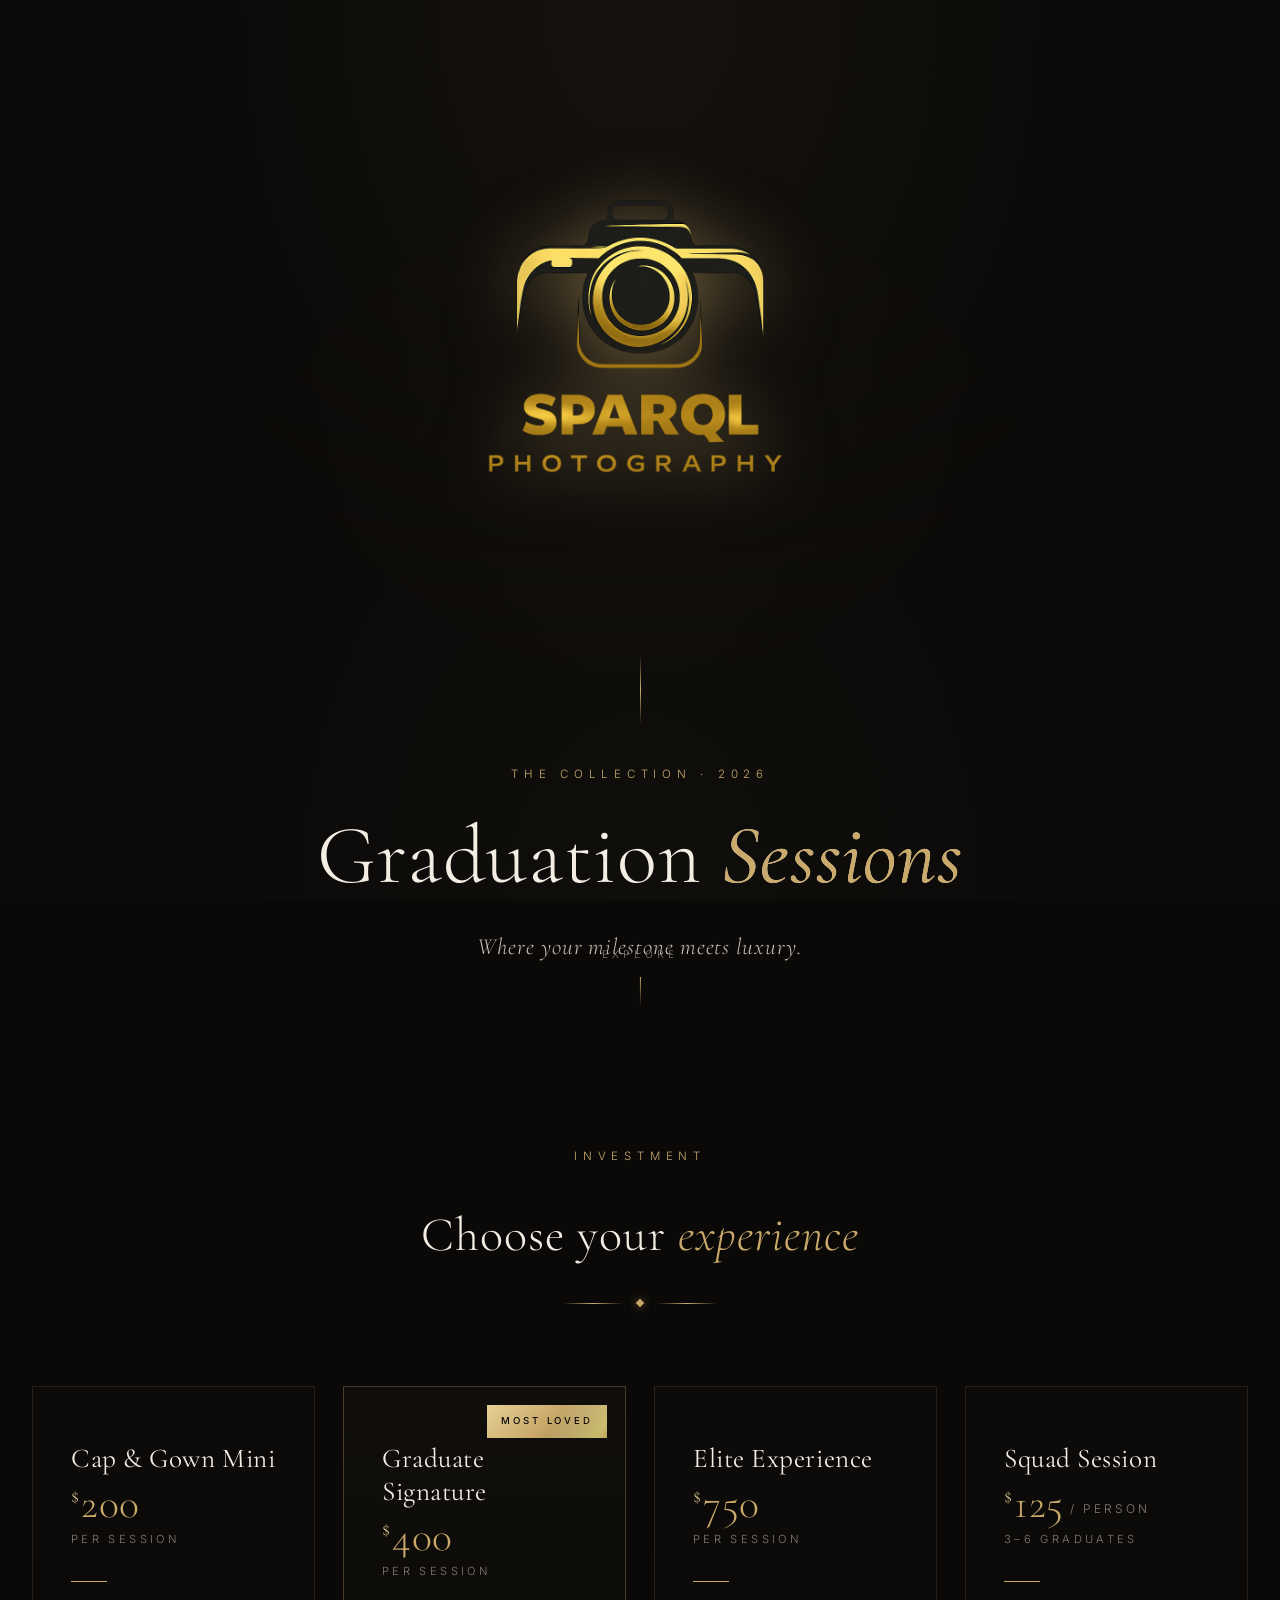
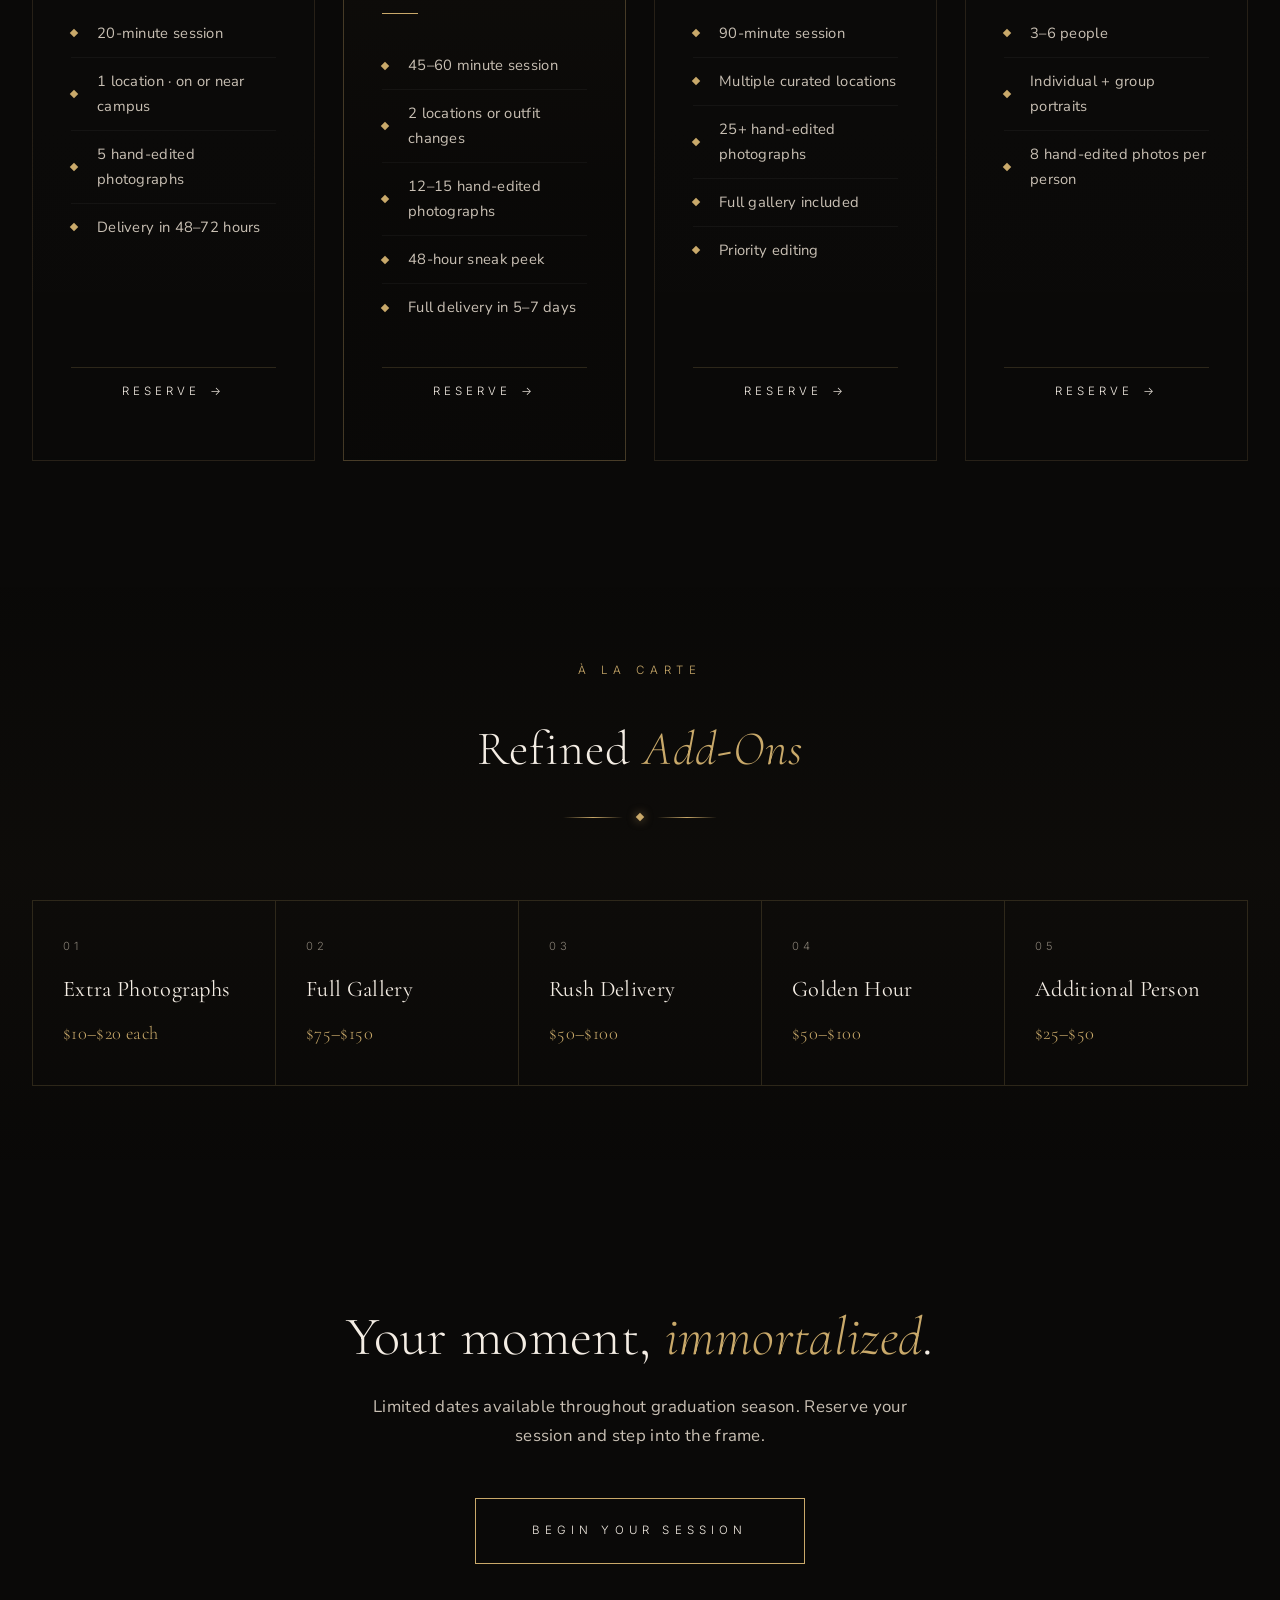
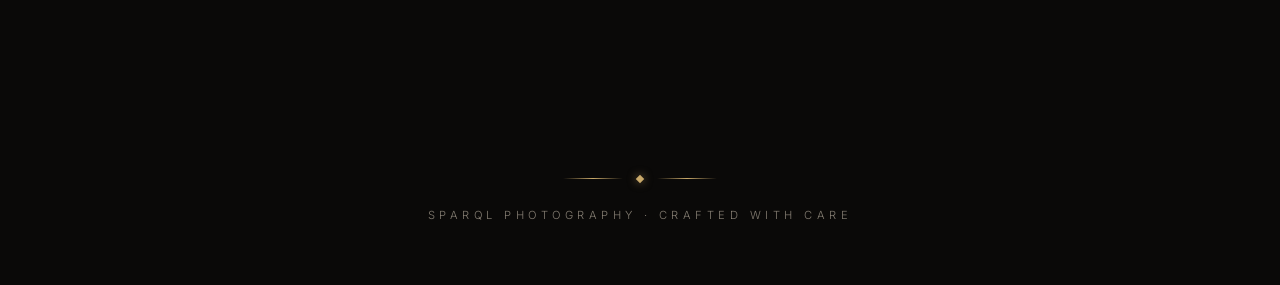
==== index.html @ ed803ad7 "Increased logo size to 700px for better visual presence" ====
<!DOCTYPE html>
<html lang="en-US">
<head>
<meta charset="UTF-8" />
<meta name="viewport" content="width=device-width, initial-scale=1.0" />
<title>Sparql Photography — Graduation Session Pricing</title>
<link rel="preconnect" href="https://fonts.googleapis.com">
<link rel="preconnect" href="https://fonts.gstatic.com" crossorigin>
<link href="https://fonts.googleapis.com/css2?family=Cormorant+Garamond:ital,wght@0,300;0,400;0,500;0,600;0,700;1,300;1,400&family=Inter:wght@200;300;400;500;600&family=Italiana&family=Nunito+Sans:wght@300;400;500&display=swap" rel="stylesheet">
<style>
  /* ---------- Foundations ---------- */
  :root {
    --bg-deep: #0a0908;
    --bg-soft: #14110f;
    --ink: #f4ede4;
    --ink-soft: #c9c0b4;
    --ink-muted: #847d72;
    --gold: #c9a96a;
    --gold-light: #e6cf95;
    --gold-deep: #8a7340;
    --rule: rgba(201, 169, 106, 0.18);
    --card: rgba(255, 255, 255, 0.018);
    --card-border: rgba(201, 169, 106, 0.14);
  }

  * { box-sizing: border-box; margin: 0; padding: 0; }

  html { scroll-behavior: smooth; }

  body {
    background: var(--bg-deep);
    color: var(--ink);
    font-family: 'Inter', system-ui, -apple-system, sans-serif;
    font-weight: 300;
    letter-spacing: 0.02em;
    line-height: 1.7;
    overflow-x: hidden;
    -webkit-font-smoothing: antialiased;
    -moz-osx-font-smoothing: grayscale;
    position: relative;
    min-height: 100vh;
  }

  /* Subtle radial vignette + grain on body */
  body::before {
    content: "";
    position: fixed;
    inset: 0;
    background:
      radial-gradient(ellipse at top, rgba(201, 169, 106, 0.06) 0%, transparent 55%),
      radial-gradient(ellipse at bottom, rgba(201, 169, 106, 0.03) 0%, transparent 60%);
    pointer-events: none;
    z-index: 0;
  }
  body::after {
    content: "";
    position: fixed;
    inset: 0;
    background-image: url("data:image/svg+xml,%3Csvg viewBox='0 0 200 200' xmlns='http://www.w3.org/2000/svg'%3E%3Cfilter id='n'%3E%3CfeTurbulence type='fractalNoise' baseFrequency='0.9' stitchTiles='stitch'/%3E%3CfeColorMatrix values='0 0 0 0 1  0 0 0 0 1  0 0 0 0 1  0 0 0 0.05 0'/%3E%3C/filter%3E%3Crect width='100%25' height='100%25' filter='url(%23n)'/%3E%3C/svg%3E");
    opacity: 0.5;
    mix-blend-mode: overlay;
    pointer-events: none;
    z-index: 1;
  }

  .container {
    max-width: 1400px;
    margin: 0 auto;
    padding: 0 32px;
    position: relative;
    z-index: 2;
  }

  /* ---------- Logo ---------- */
  .logo-container {
    text-align: center;
    margin-bottom: 60px;
    opacity: 0;
    animation: fadeInUp 1s ease-out 0s forwards;
  }
  .logo {
    max-width: 700px;
    width: 100%;
    height: auto;
    filter: drop-shadow(0 8px 35px rgba(201, 169, 106, 0.5));
    transition: transform 0.6s ease, filter 0.6s ease;
  }
  .logo:hover {
    transform: scale(1.02);
    filter: drop-shadow(0 10px 50px rgba(201, 169, 106, 0.7));
  }

  /* ---------- Hero ---------- */
  .hero {
    min-height: 100vh;
    display: flex;
    flex-direction: column;
    justify-content: center;
    align-items: center;
    text-align: center;
    padding: 120px 32px 80px;
    position: relative;
  }

  .brand-mark {
    font-family: 'Italiana', serif;
    font-size: clamp(2rem, 4vw, 2.6rem);
    letter-spacing: 0.4em;
    color: var(--ink);
    margin-bottom: 8px;
    opacity: 0;
    animation: fadeInUp 1.2s ease-out 0.2s forwards;
  }
  .brand-mark .accent {
    color: var(--gold);
    font-style: italic;
    letter-spacing: 0.05em;
    font-family: 'Cormorant Garamond', serif;
    font-weight: 400;
  }
  .brand-tag {
    font-size: 0.7rem;
    letter-spacing: 0.55em;
    color: var(--ink-muted);
    text-transform: uppercase;
    margin-bottom: 80px;
    opacity: 0;
    animation: fadeInUp 1.2s ease-out 0.4s forwards;
  }

  .hero-divider {
    width: 1px;
    height: 70px;
    background: linear-gradient(to bottom, transparent, var(--gold), transparent);
    margin: 0 auto 40px;
    opacity: 0;
    animation: heroLine 1.6s ease-out 0.5s forwards;
  }

  .eyebrow {
    font-size: 0.72rem;
    letter-spacing: 0.5em;
    text-transform: uppercase;
    color: var(--gold);
    margin-bottom: 28px;
    opacity: 0;
    animation: fadeInUp 1.2s ease-out 0.7s forwards;
  }

  h1.title {
    font-family: 'Cormorant Garamond', serif;
    font-weight: 300;
    font-size: clamp(2.6rem, 6.5vw, 5.4rem);
    letter-spacing: 0.01em;
    line-height: 1.05;
    margin-bottom: 28px;
    opacity: 0;
    animation: fadeInUp 1.4s ease-out 0.9s forwards;
    background: linear-gradient(120deg,
      var(--ink) 0%,
      var(--ink) 35%,
      var(--gold-light) 50%,
      var(--ink) 65%,
      var(--ink) 100%);
    background-size: 200% 100%;
    -webkit-background-clip: text;
    background-clip: text;
    -webkit-text-fill-color: transparent;
    animation:
      fadeInUp 1.4s ease-out 0.9s forwards,
      shimmer 7s ease-in-out 2.4s infinite;
  }
  h1.title em {
    font-style: italic;
    font-weight: 400;
    color: var(--gold);
    -webkit-text-fill-color: var(--gold);
  }

  .tagline {
    font-family: 'Cormorant Garamond', serif;
    font-style: italic;
    font-weight: 300;
    font-size: clamp(1.15rem, 2vw, 1.45rem);
    color: var(--ink-soft);
    letter-spacing: 0.04em;
    max-width: 600px;
    margin: 0 auto;
    opacity: 0;
    animation: fadeInUp 1.4s ease-out 1.2s forwards;
  }

  .scroll-cue {
    position: absolute;
    bottom: 40px;
    left: 50%;
    transform: translateX(-50%);
    font-size: 0.65rem;
    letter-spacing: 0.4em;
    text-transform: uppercase;
    color: var(--ink-muted);
    opacity: 0;
    animation: fadeIn 2s ease-out 2s forwards, float 3s ease-in-out 3s infinite;
  }
  .scroll-cue::after {
    content: "";
    display: block;
    width: 1px;
    height: 30px;
    background: linear-gradient(to bottom, var(--gold), transparent);
    margin: 14px auto 0;
  }

  /* ---------- Section frame ---------- */
  section.packages, section.addons, section.cta {
    padding: 100px 0;
    position: relative;
  }

  .section-head {
    text-align: center;
    margin-bottom: 80px;
  }
  .section-head .eyebrow { animation: none; opacity: 1; }
  .section-head h2 {
    font-family: 'Cormorant Garamond', serif;
    font-weight: 300;
    font-size: clamp(2rem, 4vw, 3rem);
    letter-spacing: 0.02em;
    margin-top: 16px;
  }
  .section-head h2 em {
    font-style: italic;
    color: var(--gold);
  }
  .ornament {
    display: flex;
    align-items: center;
    justify-content: center;
    margin-top: 24px;
    gap: 14px;
  }
  .ornament .line {
    width: 60px;
    height: 1px;
    background: linear-gradient(to right, transparent, var(--gold), transparent);
  }
  .ornament .diamond {
    width: 6px;
    height: 6px;
    background: var(--gold);
    transform: rotate(45deg);
    box-shadow: 0 0 10px rgba(201, 169, 106, 0.6);
  }

  /* ---------- Package Cards ---------- */
  .packages-grid {
    display: grid;
    grid-template-columns: repeat(4, 1fr);
    gap: 28px;
  }

  .package {
    position: relative;
    padding: 56px 38px 44px;
    border: 1px solid var(--card-border);
    background: linear-gradient(180deg, rgba(255,255,255,0.012), rgba(255,255,255,0.002));
    backdrop-filter: blur(2px);
    overflow: hidden;
    transition: transform 0.6s cubic-bezier(0.2, 0.7, 0.2, 1),
                border-color 0.6s ease,
                box-shadow 0.6s ease;
    opacity: 0;
    transform: translateY(40px);
    display: flex;
    flex-direction: column;
  }
  .package.in-view {
    animation: fadeInUp 1s ease-out forwards;
  }
  .package:nth-child(1).in-view { animation-delay: 0.05s; }
  .package:nth-child(2).in-view { animation-delay: 0.18s; }
  .package:nth-child(3).in-view { animation-delay: 0.31s; }
  .package:nth-child(4).in-view { animation-delay: 0.44s; }

  /* Subtle gold border-glow on hover */
  .package::before {
    content: "";
    position: absolute;
    inset: 0;
    border: 1px solid transparent;
    background: linear-gradient(135deg,
      rgba(201, 169, 106, 0.4),
      transparent 30%,
      transparent 70%,
      rgba(201, 169, 106, 0.4)) border-box;
    -webkit-mask: linear-gradient(#000 0 0) padding-box, linear-gradient(#000 0 0);
    -webkit-mask-composite: xor;
    mask-composite: exclude;
    opacity: 0;
    transition: opacity 0.6s ease;
    pointer-events: none;
  }
  .package:hover {
    transform: translateY(-8px);
    border-color: rgba(201, 169, 106, 0.45);
    box-shadow:
      0 30px 60px -20px rgba(0,0,0,0.6),
      0 0 0 1px rgba(201, 169, 106, 0.05),
      0 0 40px -10px rgba(201, 169, 106, 0.25);
  }
  .package:hover::before { opacity: 1; }

  /* Featured (Most Popular) */
  .package.featured {
    border-color: rgba(201, 169, 106, 0.3);
    background: linear-gradient(180deg,
      rgba(201, 169, 106, 0.04),
      rgba(201, 169, 106, 0.005) 60%);
  }
  .badge {
    position: absolute;
    top: 18px;
    right: 18px;
    font-size: 0.6rem;
    letter-spacing: 0.3em;
    text-transform: uppercase;
    color: var(--bg-deep);
    background: linear-gradient(135deg, var(--gold-light), var(--gold), var(--gold-deep));
    padding: 8px 14px;
    font-weight: 500;
  }
  .badge::before {
    content: "";
    position: absolute;
    inset: 0;
    background: linear-gradient(120deg, transparent 30%, rgba(255,255,255,0.5) 50%, transparent 70%);
    background-size: 200% 100%;
    animation: shimmer 4s linear infinite;
    mix-blend-mode: overlay;
  }

  .package h3 {
    font-family: 'Cormorant Garamond', serif;
    font-weight: 400;
    font-size: 1.7rem;
    letter-spacing: 0.02em;
    margin-bottom: 8px;
    line-height: 1.2;
  }
  .package .price {
    font-family: 'Cormorant Garamond', serif;
    font-weight: 300;
    font-size: 2.6rem;
    color: var(--gold);
    letter-spacing: 0.01em;
    margin-bottom: 4px;
    line-height: 1;
  }
  .package .price .currency {
    font-size: 1.2rem;
    vertical-align: super;
    color: var(--gold-light);
    margin-right: 2px;
  }
  .package .price .unit {
    font-family: 'Inter', sans-serif;
    font-size: 0.75rem;
    color: var(--ink-muted);
    letter-spacing: 0.25em;
    text-transform: uppercase;
    vertical-align: middle;
    margin-left: 6px;
  }
  .package .price-note {
    font-size: 0.7rem;
    letter-spacing: 0.3em;
    text-transform: uppercase;
    color: var(--ink-muted);
    margin-bottom: 32px;
  }

  .divider {
    width: 36px;
    height: 1px;
    background: var(--gold);
    margin: 0 0 28px;
    transition: width 0.6s cubic-bezier(0.2, 0.7, 0.2, 1);
  }
  .package:hover .divider { width: 80px; }

  .features {
    list-style: none;
    margin-bottom: 36px;
    flex: 1;
    display: flex;
    flex-direction: column;
    justify-content: flex-start;
  }
  .features li {
    position: relative;
    padding: 11px 0 11px 26px;
    font-family: 'Avenir Book', 'AvenirNext-Regular', 'Avenir Next', Avenir,
                 'Nunito Sans', system-ui, -apple-system, sans-serif;
    font-weight: 400;
    font-size: 0.92rem;
    color: var(--ink-soft);
    border-bottom: 1px solid rgba(255, 255, 255, 0.04);
    letter-spacing: 0.02em;
  }
  .features li:last-child { border-bottom: none; }
  .features li::before {
    content: "";
    position: absolute;
    left: 0;
    top: 50%;
    width: 6px;
    height: 6px;
    background: var(--gold);
    transform: translateY(-50%) rotate(45deg);
    transition: box-shadow 0.4s ease;
  }
  .package:hover .features li::before {
    box-shadow: 0 0 8px rgba(201, 169, 106, 0.7);
  }

  .package .cta-link {
    display: inline-block;
    font-size: 0.72rem;
    letter-spacing: 0.35em;
    text-transform: uppercase;
    color: var(--ink);
    text-decoration: none;
    padding: 14px 0;
    border-top: 1px solid var(--rule);
    width: 100%;
    text-align: center;
    transition: color 0.4s ease, letter-spacing 0.4s ease;
    position: relative;
  }
  .package .cta-link:hover {
    color: var(--gold);
    letter-spacing: 0.45em;
  }
  .package .cta-link::after {
    content: "→";
    margin-left: 10px;
    display: inline-block;
    transition: transform 0.4s ease;
  }
  .package .cta-link:hover::after { transform: translateX(6px); }

  /* ---------- Add-Ons ---------- */
  section.addons {
    background: linear-gradient(180deg, transparent, rgba(201, 169, 106, 0.025), transparent);
  }
  .addons-grid {
    display: grid;
    grid-template-columns: repeat(auto-fit, minmax(240px, 1fr));
    gap: 0;
    border-top: 1px solid var(--rule);
    border-left: 1px solid var(--rule);
  }
  .addon {
    padding: 36px 30px;
    border-right: 1px solid var(--rule);
    border-bottom: 1px solid var(--rule);
    transition: background 0.5s ease;
    position: relative;
    opacity: 0;
    transform: translateY(20px);
  }
  .addon.in-view { animation: fadeInUp 0.9s ease-out forwards; }
  .addon:nth-child(1).in-view { animation-delay: 0.05s; }
  .addon:nth-child(2).in-view { animation-delay: 0.15s; }
  .addon:nth-child(3).in-view { animation-delay: 0.25s; }
  .addon:nth-child(4).in-view { animation-delay: 0.35s; }
  .addon:nth-child(5).in-view { animation-delay: 0.45s; }

  .addon:hover {
    background: rgba(201, 169, 106, 0.04);
  }
  .addon-label {
    font-size: 0.7rem;
    letter-spacing: 0.4em;
    text-transform: uppercase;
    color: var(--ink-muted);
    margin-bottom: 14px;
  }
  .addon-name {
    font-family: 'Cormorant Garamond', serif;
    font-weight: 400;
    font-size: 1.4rem;
    color: var(--ink);
    margin-bottom: 10px;
  }
  .addon-price {
    font-family: 'Cormorant Garamond', serif;
    font-weight: 300;
    font-size: 1.15rem;
    color: var(--gold);
    letter-spacing: 0.02em;
  }

  /* ---------- CTA ---------- */
  section.cta {
    text-align: center;
    padding: 120px 32px 140px;
  }
  .cta h2 {
    font-family: 'Cormorant Garamond', serif;
    font-weight: 300;
    font-size: clamp(2rem, 4.5vw, 3.4rem);
    line-height: 1.15;
    margin-bottom: 24px;
    max-width: 720px;
    margin-left: auto;
    margin-right: auto;
  }
  .cta h2 em { font-style: italic; color: var(--gold); }
  .cta p {
    color: var(--ink-soft);
    font-family: 'Avenir Book', 'AvenirNext-Regular', 'Avenir Next', Avenir,
                 'Nunito Sans', system-ui, -apple-system, sans-serif;
    font-size: 1.05rem;
    max-width: 560px;
    margin: 0 auto 48px;
    font-weight: 400;
  }

  .btn-luxe {
    display: inline-block;
    padding: 22px 56px;
    background: transparent;
    color: var(--ink);
    text-decoration: none;
    font-size: 0.72rem;
    letter-spacing: 0.45em;
    text-transform: uppercase;
    border: 1px solid var(--gold);
    position: relative;
    overflow: hidden;
    transition: color 0.5s ease, letter-spacing 0.5s ease;
    z-index: 1;
  }
  .btn-luxe::before {
    content: "";
    position: absolute;
    inset: 0;
    background: linear-gradient(135deg, var(--gold-light), var(--gold), var(--gold-deep));
    transform: translateY(101%);
    transition: transform 0.6s cubic-bezier(0.7, 0, 0.2, 1);
    z-index: -1;
  }
  .btn-luxe:hover {
    color: var(--bg-deep);
    letter-spacing: 0.55em;
  }
  .btn-luxe:hover::before { transform: translateY(0); }

  /* ---------- Footer ornament ---------- */
  footer {
    text-align: center;
    padding: 40px 32px 60px;
    color: var(--ink-muted);
    font-size: 0.7rem;
    letter-spacing: 0.4em;
    text-transform: uppercase;
    position: relative;
    z-index: 2;
  }
  footer .ornament { margin-bottom: 24px; }

  /* ---------- Animations ---------- */
  @keyframes fadeInUp {
    0% { opacity: 0; transform: translateY(40px); }
    100% { opacity: 1; transform: translateY(0); }
  }
  @keyframes fadeIn {
    to { opacity: 1; }
  }
  @keyframes heroLine {
    0% { opacity: 0; height: 0; }
    100% { opacity: 1; height: 70px; }
  }
  @keyframes shimmer {
    0% { background-position: -200% 0; }
    100% { background-position: 200% 0; }
  }
  @keyframes float {
    0%, 100% { transform: translateX(-50%) translateY(0); }
    50% { transform: translateX(-50%) translateY(8px); }
  }

  /* Reduced motion */
  @media (prefers-reduced-motion: reduce) {
    *, *::before, *::after {
      animation-duration: 0.01ms !important;
      animation-iteration-count: 1 !important;
      transition-duration: 0.01ms !important;
    }
    .package, .addon { opacity: 1; transform: none; }
  }

  /* ---------- Responsive ---------- */
  @media (max-width: 1200px) {
    .packages-grid {
      grid-template-columns: repeat(2, 1fr);
    }
  }
  
  @media (max-width: 720px) {
    .hero { padding: 80px 24px 60px; }
    .container { padding: 0 22px; }
    section.packages, section.addons, section.cta { padding: 70px 0; }
    .section-head { margin-bottom: 50px; }
    .package { padding: 44px 28px 32px; }
    .brand-tag { margin-bottom: 50px; }
    .logo { max-width: 380px; }
    .packages-grid {
      grid-template-columns: 1fr;
    }
  }
</style>
</head>
<body>

  <!-- HERO -->
  <header class="hero">
    <div class="logo-container">
      <img src="Logo.png" alt="Sparql Photography Logo" class="logo" />
    </div>

    <div class="hero-divider"></div>

    <div class="eyebrow">The Collection · 2026</div>
    <h1 class="title">Graduation <em>Sessions</em></h1>
    <p class="tagline">Where your milestone meets luxury.</p>

    <div class="scroll-cue">Explore</div>
  </header>

  <!-- PACKAGES -->
  <section class="packages">
    <div class="container">
      <div class="section-head">
        <div class="eyebrow">Investment</div>
        <h2>Choose your <em>experience</em></h2>
        <div class="ornament">
          <span class="line"></span>
          <span class="diamond"></span>
          <span class="line"></span>
        </div>
      </div>

      <div class="packages-grid">

        <article class="package reveal">
          <h3>Cap &amp; Gown Mini</h3>
          <p class="price"><span class="currency">$</span>200</p>
          <p class="price-note">Per Session</p>
          <div class="divider"></div>
          <ul class="features">
            <li>20-minute session</li>
            <li>1 location · on or near campus</li>
            <li>5 hand-edited photographs</li>
            <li>Delivery in 48–72 hours</li>
          </ul>
          <a class="cta-link" href="#book">Reserve</a>
        </article>

        <article class="package featured reveal">
          <span class="badge">Most Loved</span>
          <h3>Graduate Signature</h3>
          <p class="price"><span class="currency">$</span>400</p>
          <p class="price-note">Per Session</p>
          <div class="divider"></div>
          <ul class="features">
            <li>45–60 minute session</li>
            <li>2 locations or outfit changes</li>
            <li>12–15 hand-edited photographs</li>
            <li>48-hour sneak peek</li>
            <li>Full delivery in 5–7 days</li>
          </ul>
          <a class="cta-link" href="#book">Reserve</a>
        </article>

        <article class="package reveal">
          <h3>Elite Experience</h3>
          <p class="price"><span class="currency">$</span>750</p>
          <p class="price-note">Per Session</p>
          <div class="divider"></div>
          <ul class="features">
            <li>90-minute session</li>
            <li>Multiple curated locations</li>
            <li>25+ hand-edited photographs</li>
            <li>Full gallery included</li>
            <li>Priority editing</li>
          </ul>
          <a class="cta-link" href="#book">Reserve</a>
        </article>

        <article class="package reveal">
          <h3>Squad Session</h3>
          <p class="price"><span class="currency">$</span>125<span class="unit">/ person</span></p>
          <p class="price-note">3–6 Graduates</p>
          <div class="divider"></div>
          <ul class="features">
            <li>3–6 people</li>
            <li>Individual + group portraits</li>
            <li>8 hand-edited photos per person</li>
          </ul>
          <a class="cta-link" href="#book">Reserve</a>
        </article>

      </div>
    </div>
  </section>

  <!-- ADD-ONS -->
  <section class="addons">
    <div class="container">
      <div class="section-head">
        <div class="eyebrow">À La Carte</div>
        <h2>Refined <em>Add-Ons</em></h2>
        <div class="ornament">
          <span class="line"></span>
          <span class="diamond"></span>
          <span class="line"></span>
        </div>
      </div>

      <div class="addons-grid">
        <div class="addon reveal">
          <div class="addon-label">01</div>
          <div class="addon-name">Extra Photographs</div>
          <div class="addon-price">$10–$20 each</div>
        </div>
        <div class="addon reveal">
          <div class="addon-label">02</div>
          <div class="addon-name">Full Gallery</div>
          <div class="addon-price">$75–$150</div>
        </div>
        <div class="addon reveal">
          <div class="addon-label">03</div>
          <div class="addon-name">Rush Delivery</div>
          <div class="addon-price">$50–$100</div>
        </div>
        <div class="addon reveal">
          <div class="addon-label">04</div>
          <div class="addon-name">Golden Hour</div>
          <div class="addon-price">$50–$100</div>
        </div>
        <div class="addon reveal">
          <div class="addon-label">05</div>
          <div class="addon-name">Additional Person</div>
          <div class="addon-price">$25–$50</div>
        </div>
      </div>
    </div>
  </section>

  <!-- CTA -->
  <section class="cta" id="book">
    <div class="container">
      <h2>Your moment, <em>immortalized</em>.</h2>
      <p>Limited dates available throughout graduation season. Reserve your session and step into the frame.</p>
      <a href="mailto:hello@sparqlphotography.com" class="btn-luxe">Begin Your Session</a>
    </div>
  </section>

  <footer>
    <div class="ornament">
      <span class="line"></span>
      <span class="diamond"></span>
      <span class="line"></span>
    </div>
    Sparql Photography · Crafted with care
  </footer>

  <script>
    // Reveal-on-scroll using IntersectionObserver
    const reveals = document.querySelectorAll('.reveal');
    const io = new IntersectionObserver((entries) => {
      entries.forEach((entry) => {
        if (entry.isIntersecting) {
          entry.target.classList.add('in-view');
          io.unobserve(entry.target);
        }
      });
    }, { threshold: 0.15, rootMargin: '0px 0px -50px 0px' });
    reveals.forEach((el) => io.observe(el));
  </script>

</body>
</html>
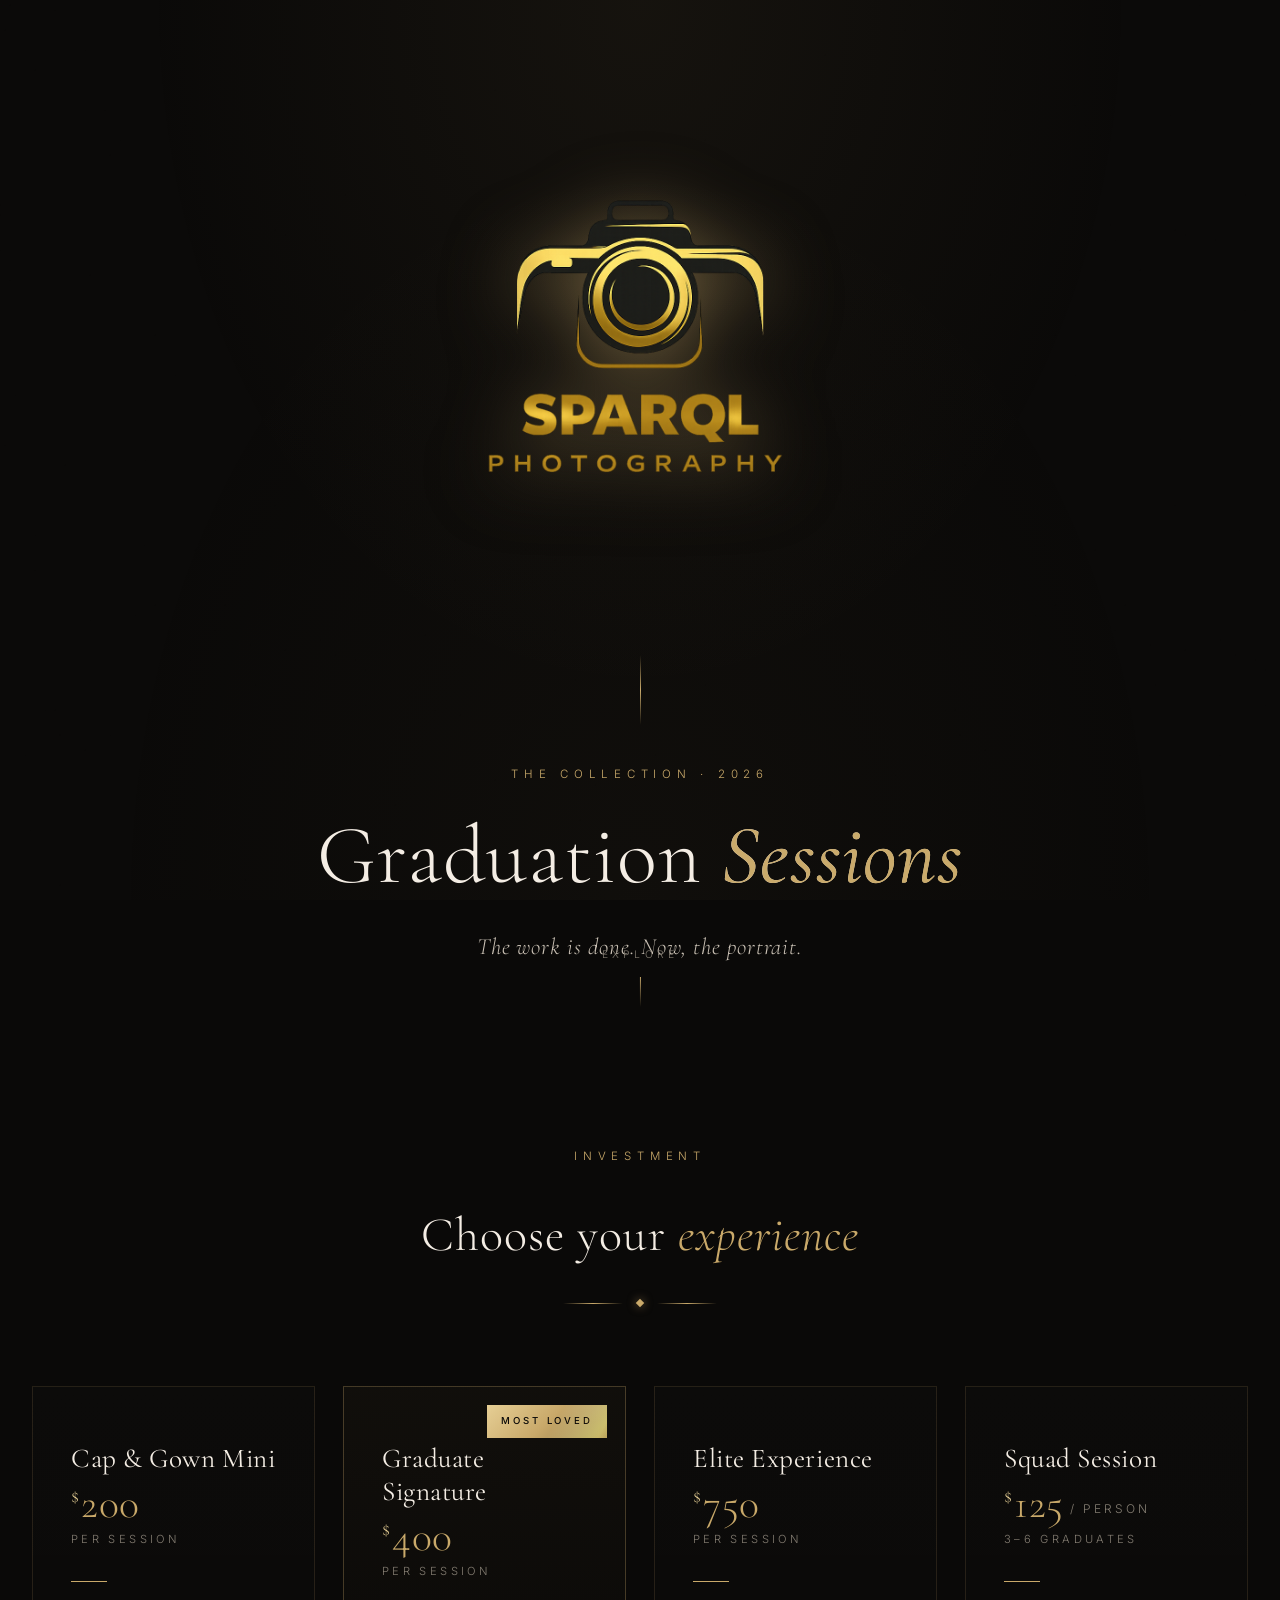
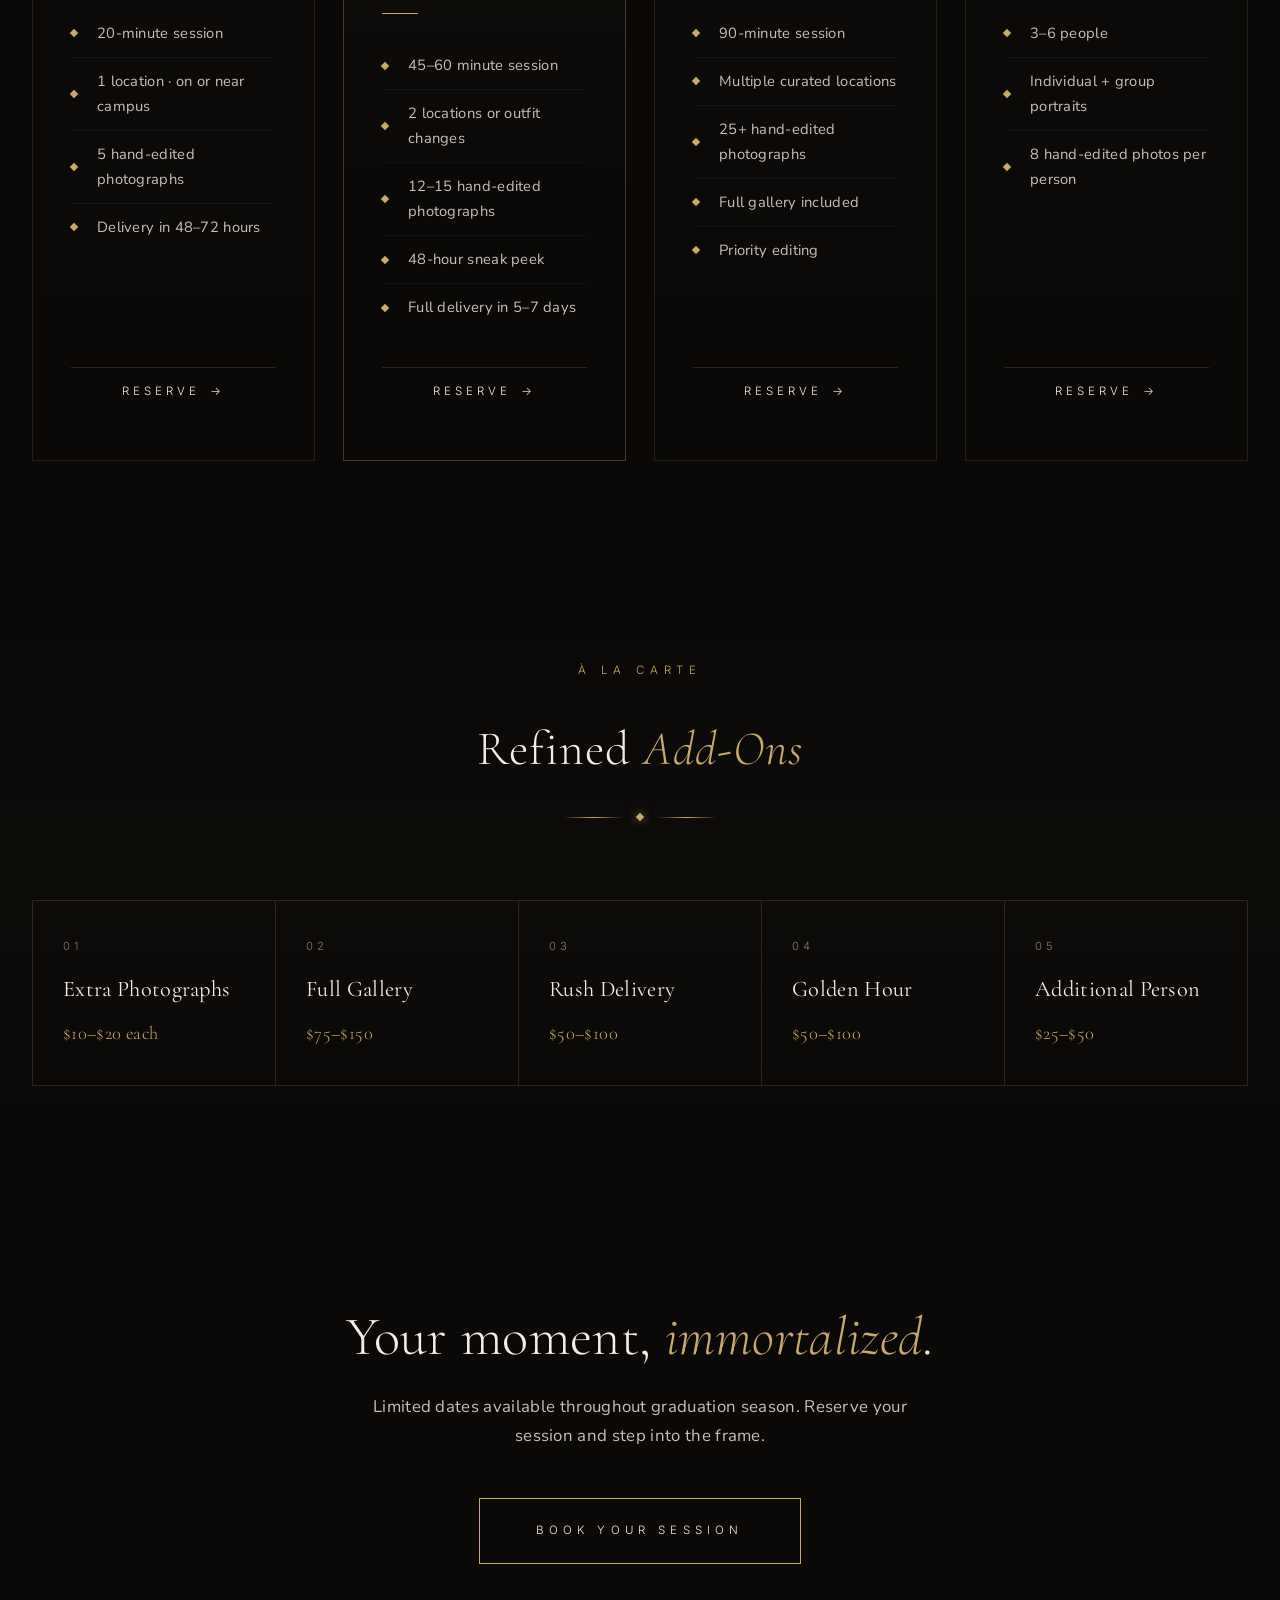
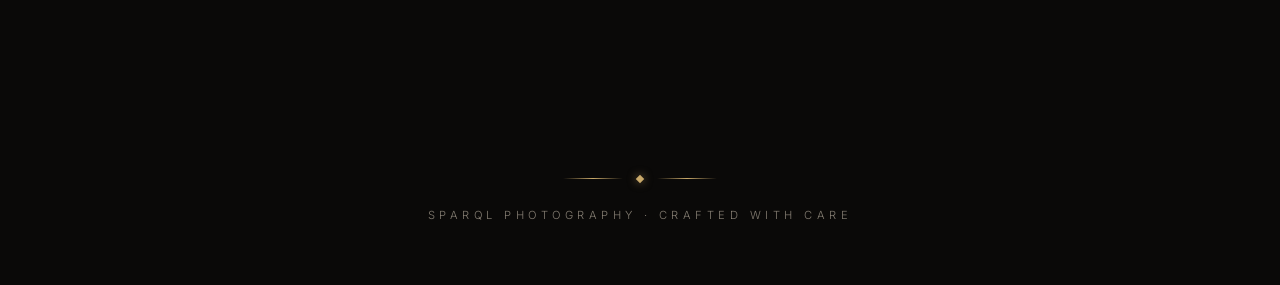
==== commit cb174638: "Update tagline to 'The work is done. Now, the portrait.'" ====
--- a/index.html
+++ b/index.html
@@ -571,6 +571,201 @@
   }
   footer .ornament { margin-bottom: 24px; }
 
+  /* ---------- Modal / Contact Form ---------- */
+  .modal-overlay {
+    position: fixed;
+    inset: 0;
+    background: rgba(10, 9, 8, 0.92);
+    backdrop-filter: blur(8px);
+    display: flex;
+    align-items: center;
+    justify-content: center;
+    z-index: 1000;
+    opacity: 0;
+    pointer-events: none;
+    transition: opacity 0.4s ease;
+    padding: 20px;
+  }
+  .modal-overlay.active {
+    opacity: 1;
+    pointer-events: all;
+  }
+
+  .modal {
+    background: linear-gradient(180deg, rgba(20, 17, 15, 0.98), rgba(14, 12, 10, 0.98));
+    border: 1px solid var(--card-border);
+    max-width: 580px;
+    width: 100%;
+    padding: 50px 45px 45px;
+    position: relative;
+    transform: scale(0.9) translateY(20px);
+    transition: transform 0.4s cubic-bezier(0.2, 0.7, 0.2, 1);
+    box-shadow: 0 40px 90px rgba(0, 0, 0, 0.7),
+                0 0 0 1px rgba(201, 169, 106, 0.1);
+  }
+  .modal-overlay.active .modal {
+    transform: scale(1) translateY(0);
+  }
+
+  .modal-close {
+    position: absolute;
+    top: 20px;
+    right: 20px;
+    background: transparent;
+    border: none;
+    color: var(--ink-muted);
+    font-size: 1.8rem;
+    cursor: pointer;
+    width: 36px;
+    height: 36px;
+    display: flex;
+    align-items: center;
+    justify-content: center;
+    transition: color 0.3s ease, transform 0.3s ease;
+    line-height: 1;
+  }
+  .modal-close:hover {
+    color: var(--gold);
+    transform: rotate(90deg);
+  }
+
+  .modal h3 {
+    font-family: 'Cormorant Garamond', serif;
+    font-weight: 300;
+    font-size: 2.2rem;
+    margin-bottom: 10px;
+    text-align: center;
+  }
+  .modal h3 em {
+    font-style: italic;
+    color: var(--gold);
+  }
+  .modal .modal-subtitle {
+    text-align: center;
+    color: var(--ink-soft);
+    font-size: 0.9rem;
+    margin-bottom: 36px;
+    font-family: 'Avenir Book', 'AvenirNext-Regular', 'Avenir Next', Avenir,
+                 'Nunito Sans', system-ui, -apple-system, sans-serif;
+    font-weight: 400;
+  }
+
+  .form-group {
+    margin-bottom: 22px;
+  }
+  .form-row {
+    display: grid;
+    grid-template-columns: 1fr 1fr;
+    gap: 16px;
+  }
+  .form-group label {
+    display: block;
+    font-size: 0.7rem;
+    letter-spacing: 0.3em;
+    text-transform: uppercase;
+    color: var(--ink-muted);
+    margin-bottom: 10px;
+  }
+  .form-group input,
+  .form-group select,
+  .form-group textarea {
+    width: 100%;
+    background: rgba(255, 255, 255, 0.03);
+    border: 1px solid rgba(201, 169, 106, 0.2);
+    color: var(--ink);
+    padding: 14px 16px;
+    font-family: 'Avenir Book', 'AvenirNext-Regular', 'Avenir Next', Avenir,
+                 'Nunito Sans', system-ui, -apple-system, sans-serif;
+    font-size: 0.92rem;
+    font-weight: 400;
+    letter-spacing: 0.02em;
+    transition: border-color 0.3s ease, background 0.3s ease;
+  }
+  .form-group input:focus,
+  .form-group select:focus,
+  .form-group textarea:focus {
+    outline: none;
+    border-color: var(--gold);
+    background: rgba(255, 255, 255, 0.05);
+  }
+  .form-group textarea {
+    resize: vertical;
+    min-height: 100px;
+    font-family: 'Avenir Book', 'AvenirNext-Regular', 'Avenir Next', Avenir,
+                 'Nunito Sans', system-ui, -apple-system, sans-serif;
+  }
+  .form-group select {
+    cursor: pointer;
+    appearance: none;
+    background-image: url("data:image/svg+xml,%3Csvg width='12' height='8' viewBox='0 0 12 8' fill='none' xmlns='http://www.w3.org/2000/svg'%3E%3Cpath d='M1 1L6 6L11 1' stroke='%23c9a96a' stroke-width='1.5' stroke-linecap='round'/%3E%3C/svg%3E");
+    background-repeat: no-repeat;
+    background-position: right 16px center;
+    padding-right: 40px;
+  }
+  
+  /* Make date input larger and more clickable */
+  .form-group input[type="date"] {
+    cursor: pointer;
+    padding: 16px 50px 16px 16px;
+    font-size: 1rem;
+    min-height: 52px;
+    position: relative;
+  }
+  .form-group input[type="date"]::-webkit-calendar-picker-indicator {
+    cursor: pointer;
+    width: 32px;
+    height: 32px;
+    position: absolute;
+    right: 10px;
+    opacity: 0.8;
+    transition: opacity 0.3s ease, transform 0.3s ease;
+    filter: invert(72%) sepia(15%) saturate(694%) hue-rotate(359deg) brightness(94%) contrast(89%);
+  }
+  .form-group input[type="date"]::-webkit-calendar-picker-indicator:hover {
+    opacity: 1;
+    transform: scale(1.15);
+  }
+
+  .form-submit {
+    width: 100%;
+    padding: 18px;
+    background: transparent;
+    color: var(--ink);
+    border: 1px solid var(--gold);
+    font-size: 0.72rem;
+    letter-spacing: 0.45em;
+    text-transform: uppercase;
+    cursor: pointer;
+    position: relative;
+    overflow: hidden;
+    transition: color 0.5s ease, letter-spacing 0.5s ease;
+    margin-top: 12px;
+  }
+  .form-submit::before {
+    content: "";
+    position: absolute;
+    inset: 0;
+    background: linear-gradient(135deg, var(--gold-light), var(--gold), var(--gold-deep));
+    transform: translateY(101%);
+    transition: transform 0.6s cubic-bezier(0.7, 0, 0.2, 1);
+    z-index: -1;
+  }
+  .form-submit:hover {
+    color: var(--bg-deep);
+    letter-spacing: 0.55em;
+  }
+  .form-submit:hover::before {
+    transform: translateY(0);
+  }
+
+  .form-note {
+    text-align: center;
+    font-size: 0.75rem;
+    color: var(--ink-muted);
+    margin-top: 20px;
+    line-height: 1.6;
+  }
+
   /* ---------- Animations ---------- */
   @keyframes fadeInUp {
     0% { opacity: 0; transform: translateY(40px); }
@@ -620,6 +815,18 @@
     .packages-grid {
       grid-template-columns: 1fr;
     }
+    .modal {
+      padding: 40px 28px 35px;
+      max-height: 90vh;
+      overflow-y: auto;
+    }
+    .modal h3 {
+      font-size: 1.8rem;
+    }
+    .form-row {
+      grid-template-columns: 1fr;
+      gap: 22px;
+    }
   }
 </style>
 </head>
@@ -628,14 +835,16 @@
   <!-- HERO -->
   <header class="hero">
     <div class="logo-container">
-      <img src="Logo.png" alt="Sparql Photography Logo" class="logo" />
+      <a href="https://www.sparqlphotography.com" target="_blank" rel="noopener noreferrer">
+        <img src="Logo.png" alt="Sparql Photography Logo" class="logo" />
+      </a>
     </div>
 
     <div class="hero-divider"></div>
 
     <div class="eyebrow">The Collection · 2026</div>
     <h1 class="title">Graduation <em>Sessions</em></h1>
-    <p class="tagline">Where your milestone meets luxury.</p>
+    <p class="tagline">The work is done. Now, the portrait.</p>
 
     <div class="scroll-cue">Explore</div>
   </header>
@@ -666,7 +875,7 @@
             <li>5 hand-edited photographs</li>
             <li>Delivery in 48–72 hours</li>
           </ul>
-          <a class="cta-link" href="#book">Reserve</a>
+          <a class="cta-link" href="#book" data-package="Cap &amp; Gown Mini">Reserve</a>
         </article>
 
         <article class="package featured reveal">
@@ -682,7 +891,7 @@
             <li>48-hour sneak peek</li>
             <li>Full delivery in 5–7 days</li>
           </ul>
-          <a class="cta-link" href="#book">Reserve</a>
+          <a class="cta-link" href="#book" data-package="Graduate Signature">Reserve</a>
         </article>
 
         <article class="package reveal">
@@ -697,7 +906,7 @@
             <li>Full gallery included</li>
             <li>Priority editing</li>
           </ul>
-          <a class="cta-link" href="#book">Reserve</a>
+          <a class="cta-link" href="#book" data-package="Elite Experience">Reserve</a>
         </article>
 
         <article class="package reveal">
@@ -710,7 +919,7 @@
             <li>Individual + group portraits</li>
             <li>8 hand-edited photos per person</li>
           </ul>
-          <a class="cta-link" href="#book">Reserve</a>
+          <a class="cta-link" href="#book" data-package="Squad Session">Reserve</a>
         </article>
 
       </div>
@@ -765,9 +974,63 @@
     <div class="container">
       <h2>Your moment, <em>immortalized</em>.</h2>
       <p>Limited dates available throughout graduation season. Reserve your session and step into the frame.</p>
-      <a href="mailto:hello@sparqlphotography.com" class="btn-luxe">Begin Your Session</a>
+      <a href="#book" class="btn-luxe" id="openModal">Book Your Session</a>
     </div>
   </section>
+
+  <!-- CONTACT FORM MODAL -->
+  <div class="modal-overlay" id="modalOverlay">
+    <div class="modal">
+      <button class="modal-close" id="closeModal" aria-label="Close">&times;</button>
+      <h3>Reserve Your <em>Session</em></h3>
+      <p class="modal-subtitle">We'll be in touch within 24 hours</p>
+      
+      <form id="contactForm" action="https://formspree.io/f/mqenpdna" method="POST">
+        <div class="form-row">
+          <div class="form-group">
+            <label for="firstName">First Name</label>
+            <input type="text" id="firstName" name="firstName" required>
+          </div>
+          <div class="form-group">
+            <label for="lastName">Last Name</label>
+            <input type="text" id="lastName" name="lastName" required>
+          </div>
+        </div>
+
+        <div class="form-group">
+          <label for="email">Email Address</label>
+          <input type="email" id="email" name="email" pattern="[a-z0-9._%+\-]+@[a-z0-9.\-]+\.[a-z]{2,}$" title="Please enter a valid email address" placeholder="you@example.com" required>
+        </div>
+
+        <div class="form-group">
+          <label for="phone">Phone Number</label>
+          <input type="tel" id="phone" name="phone" pattern="[0-9\s\-\(\)\+\.]{10,}" title="Please enter a valid phone number (at least 10 digits)" placeholder="(555) 123-4567" required>
+        </div>
+
+        <div class="form-group">
+          <label for="package">Desired Package</label>
+          <select id="package" name="package" required>
+            <option value="">Select a package</option>
+            <option value="Cap & Gown Mini">Cap & Gown Mini — $200</option>
+            <option value="Graduate Signature">Graduate Signature — $400</option>
+            <option value="Elite Experience">Elite Experience — $750</option>
+            <option value="Squad Session">Squad Session — $125/person</option>
+          </select>
+        </div>
+
+        <div class="form-group">
+          <label for="dates">Preferred Date(s)</label>
+          <input type="date" id="dates" name="dates" min="2026-05-05" required>
+        </div>
+
+        <button type="submit" class="form-submit">Send Inquiry</button>
+
+        <p class="form-note">
+          By submitting, you agree to be contacted about your session.
+        </p>
+      </form>
+    </div>
+  </div>
 
   <footer>
     <div class="ornament">
@@ -790,6 +1053,63 @@
       });
     }, { threshold: 0.15, rootMargin: '0px 0px -50px 0px' });
     reveals.forEach((el) => io.observe(el));
+
+    // Modal functionality
+    const modalOverlay = document.getElementById('modalOverlay');
+    const closeModalBtn = document.getElementById('closeModal');
+    const openModalBtn = document.getElementById('openModal');
+    const packageSelect = document.getElementById('package');
+    const contactForm = document.getElementById('contactForm');
+
+    // Open modal from main CTA
+    openModalBtn.addEventListener('click', (e) => {
+      e.preventDefault();
+      modalOverlay.classList.add('active');
+      document.body.style.overflow = 'hidden';
+    });
+
+    // Open modal from package Reserve buttons
+    document.querySelectorAll('.cta-link').forEach(link => {
+      link.addEventListener('click', (e) => {
+        e.preventDefault();
+        const packageName = link.getAttribute('data-package');
+        modalOverlay.classList.add('active');
+        document.body.style.overflow = 'hidden';
+        
+        // Pre-select the package if data-package attribute exists
+        if (packageName) {
+          packageSelect.value = packageName;
+        }
+      });
+    });
+
+    // Close modal
+    closeModalBtn.addEventListener('click', () => {
+      modalOverlay.classList.remove('active');
+      document.body.style.overflow = '';
+    });
+
+    // Close modal when clicking outside
+    modalOverlay.addEventListener('click', (e) => {
+      if (e.target === modalOverlay) {
+        modalOverlay.classList.remove('active');
+        document.body.style.overflow = '';
+      }
+    });
+
+    // Close modal with Escape key
+    document.addEventListener('keydown', (e) => {
+      if (e.key === 'Escape' && modalOverlay.classList.contains('active')) {
+        modalOverlay.classList.remove('active');
+        document.body.style.overflow = '';
+      }
+    });
+
+    // Handle form submission (you'll need to update the action URL)
+    contactForm.addEventListener('submit', (e) => {
+      // Form will submit normally to Formspree or your backend
+      // You can add custom success handling here if needed
+    });
   </script>
 
 </body>
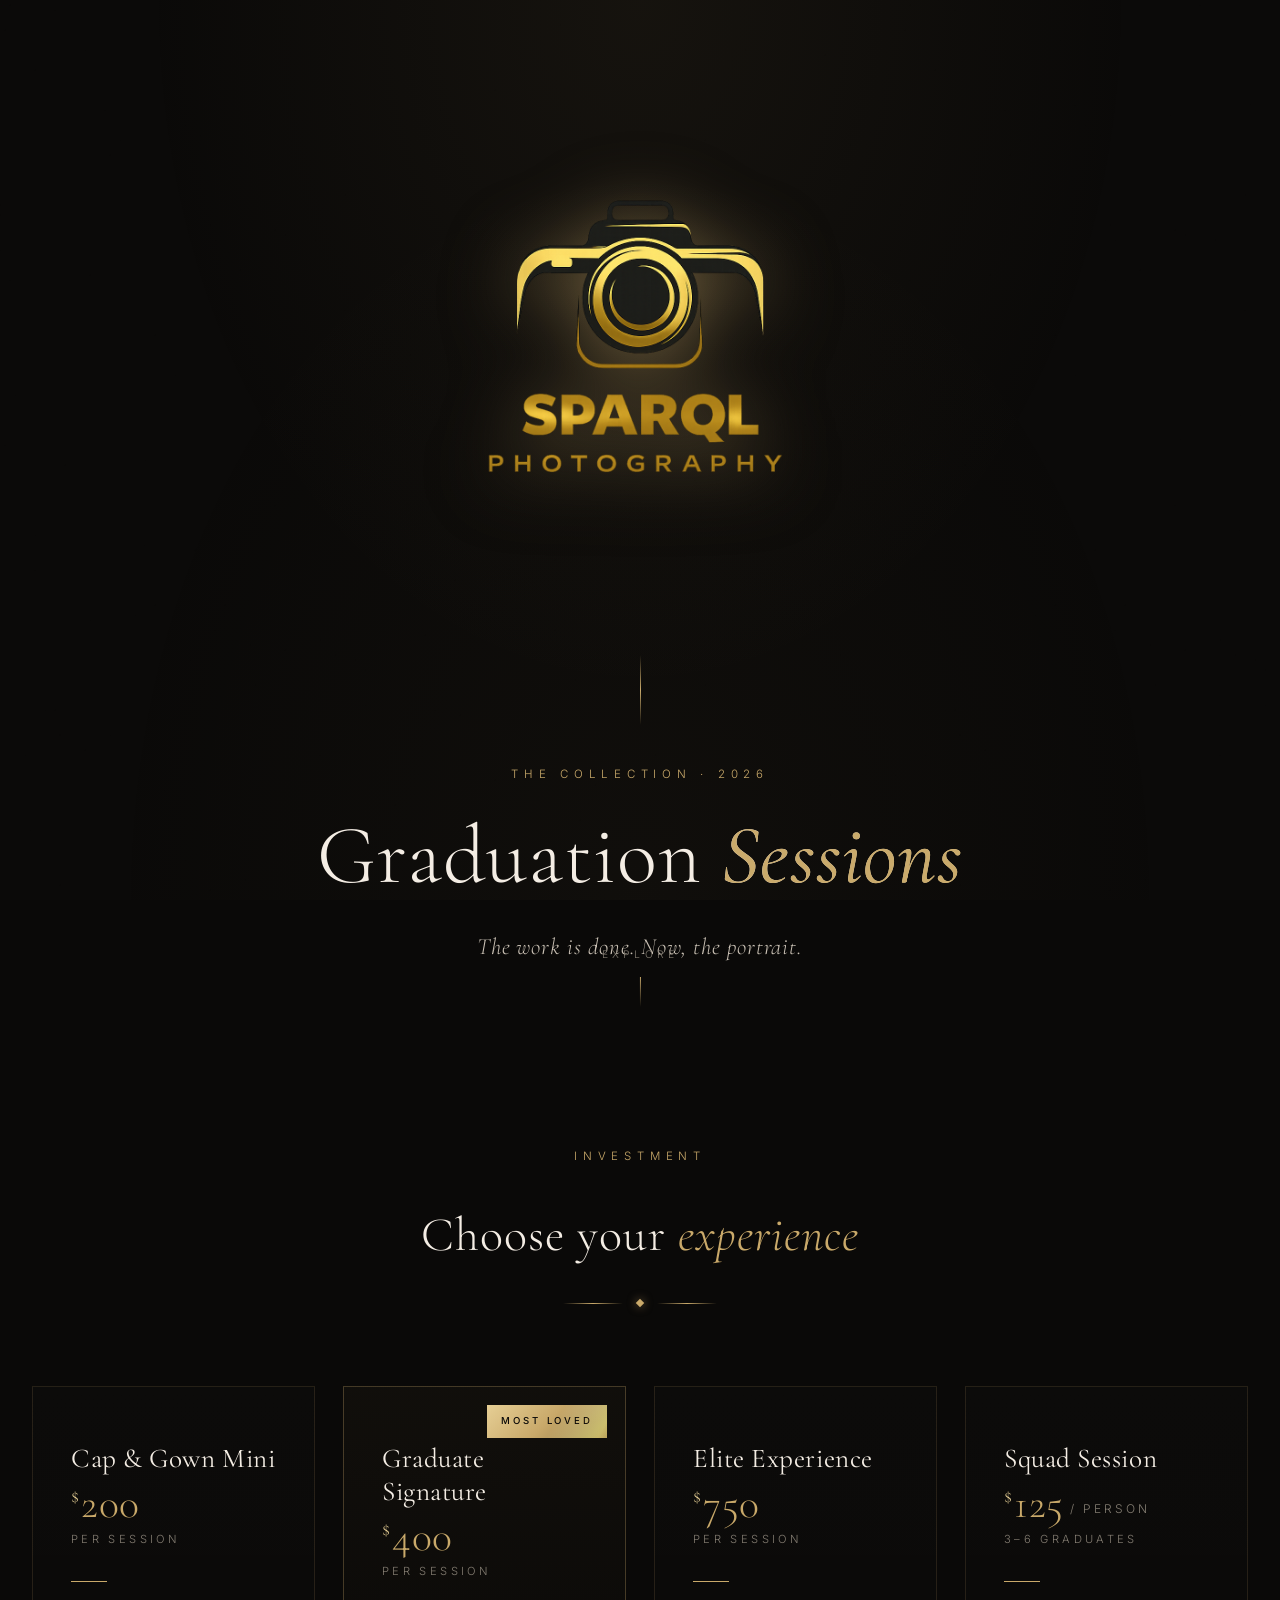
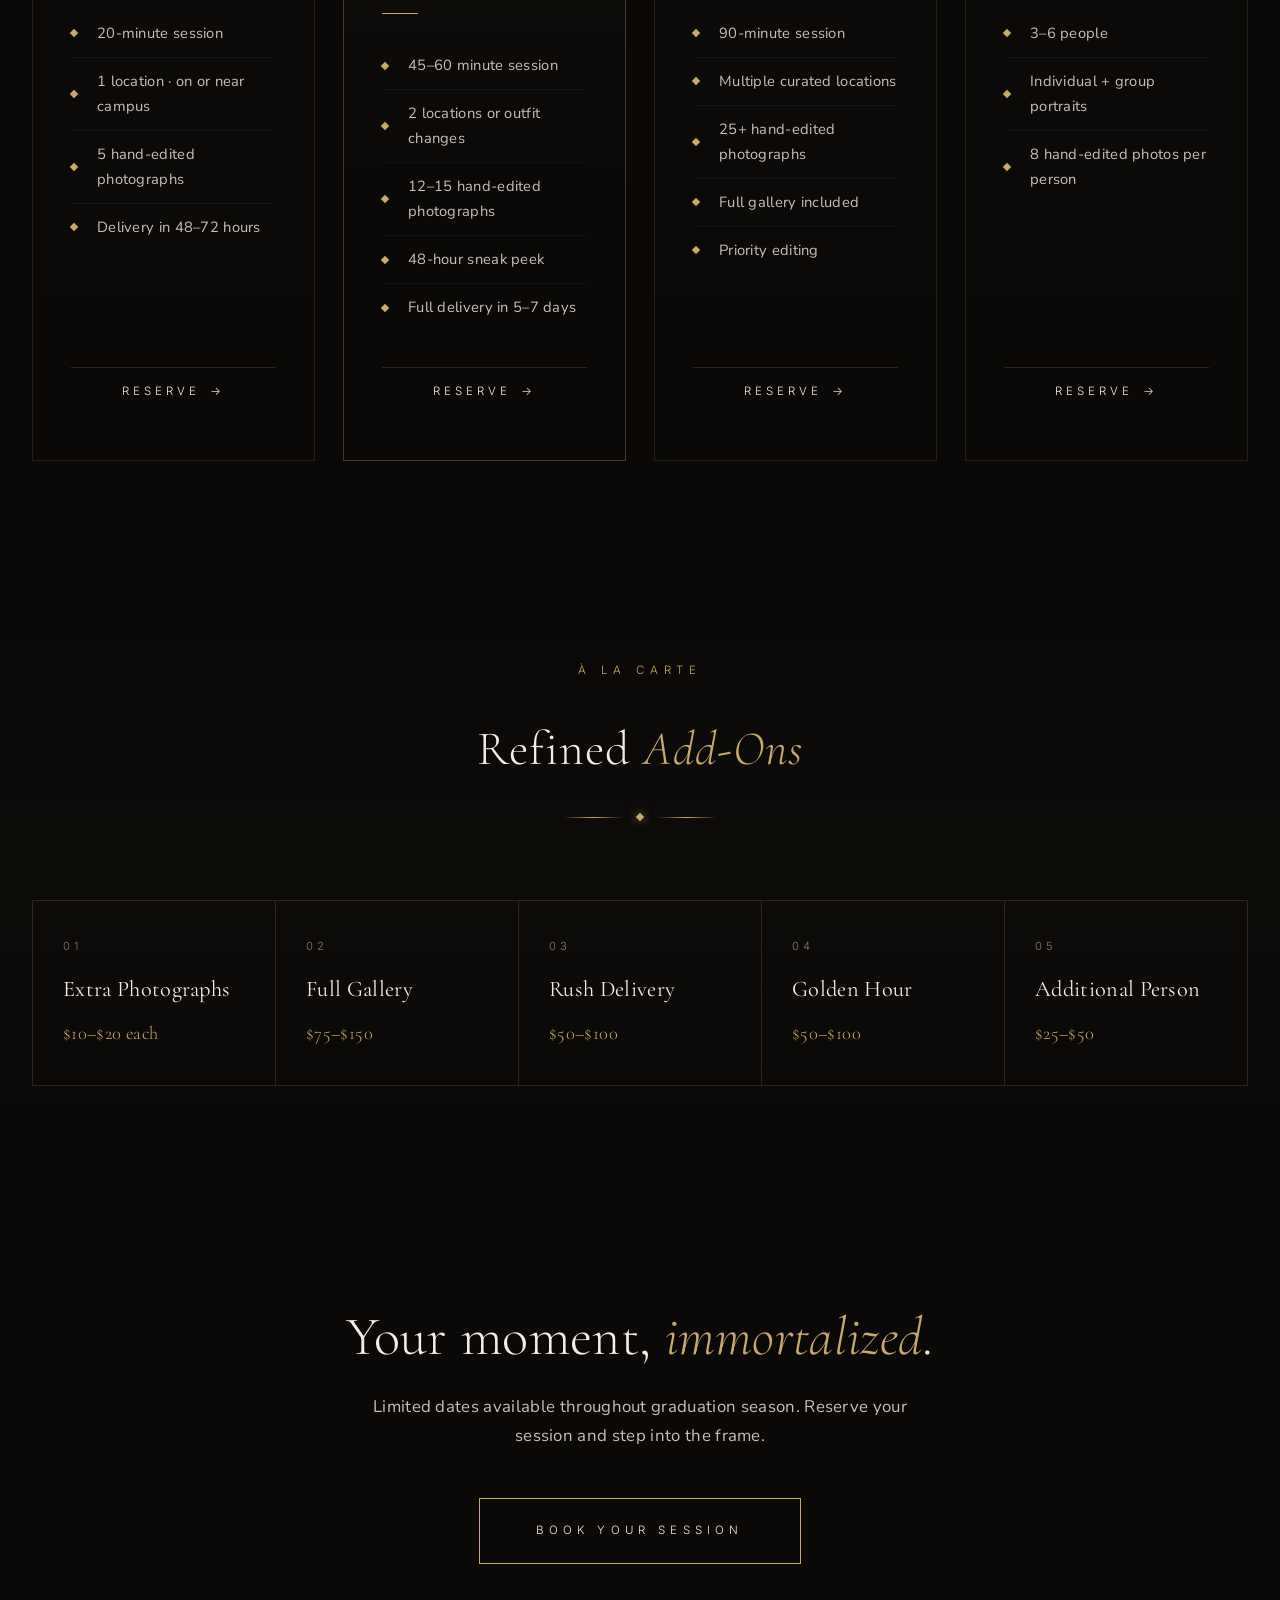
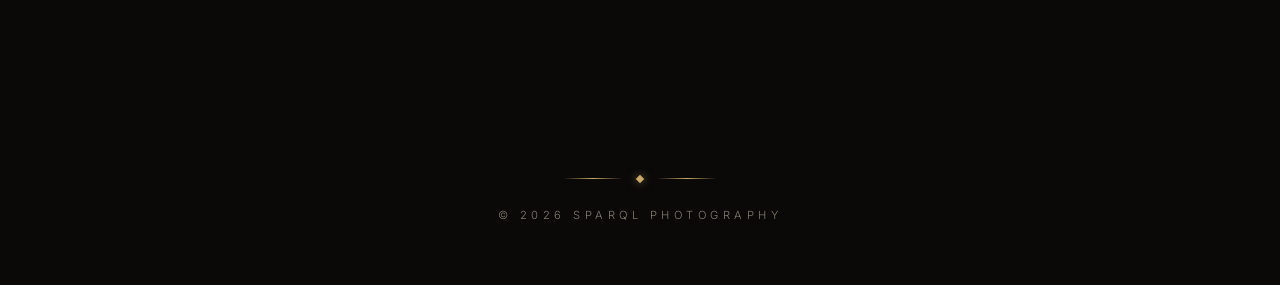
==== commit 1b97d5e2: "Update footer copyright to © 2026 Sparql Photography" ====
--- a/index.html
+++ b/index.html
@@ -1038,7 +1038,7 @@
       <span class="diamond"></span>
       <span class="line"></span>
     </div>
-    Sparql Photography · Crafted with care
+    © 2026 Sparql Photography
   </footer>
 
   <script>
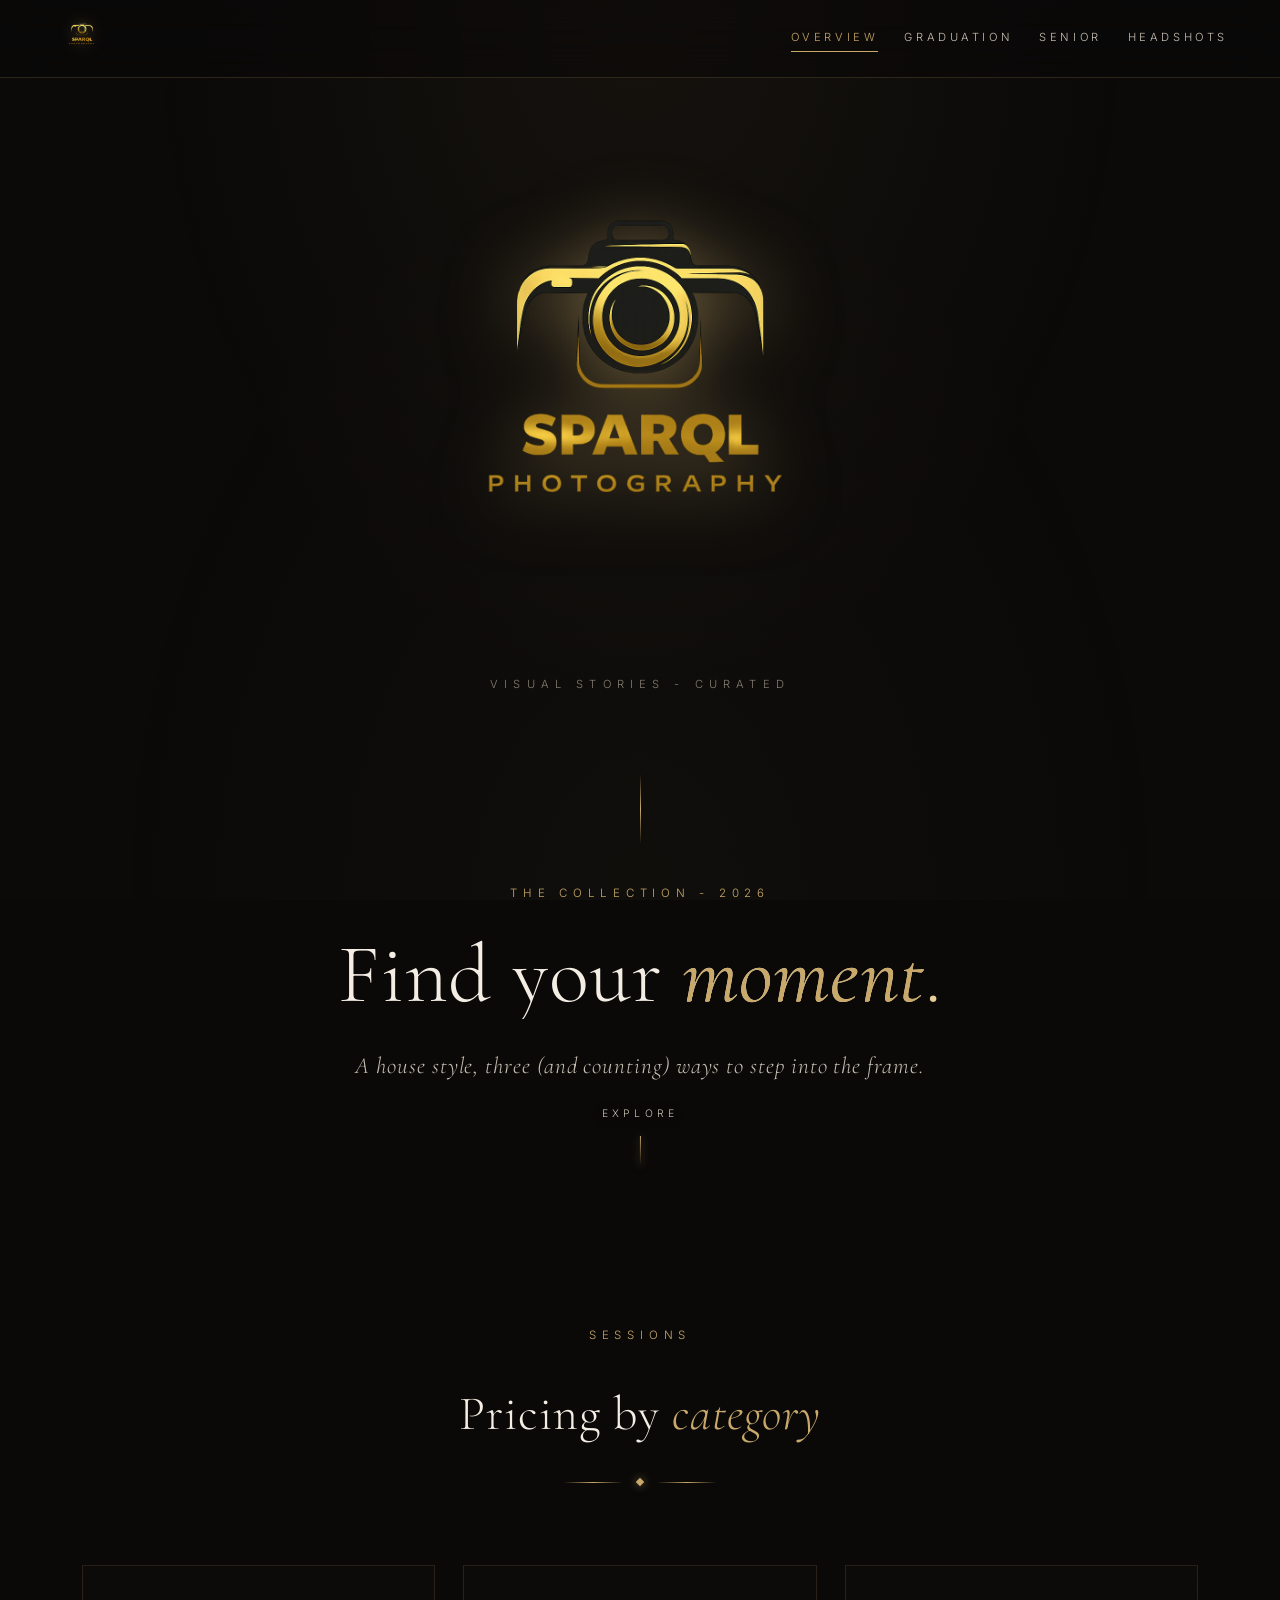
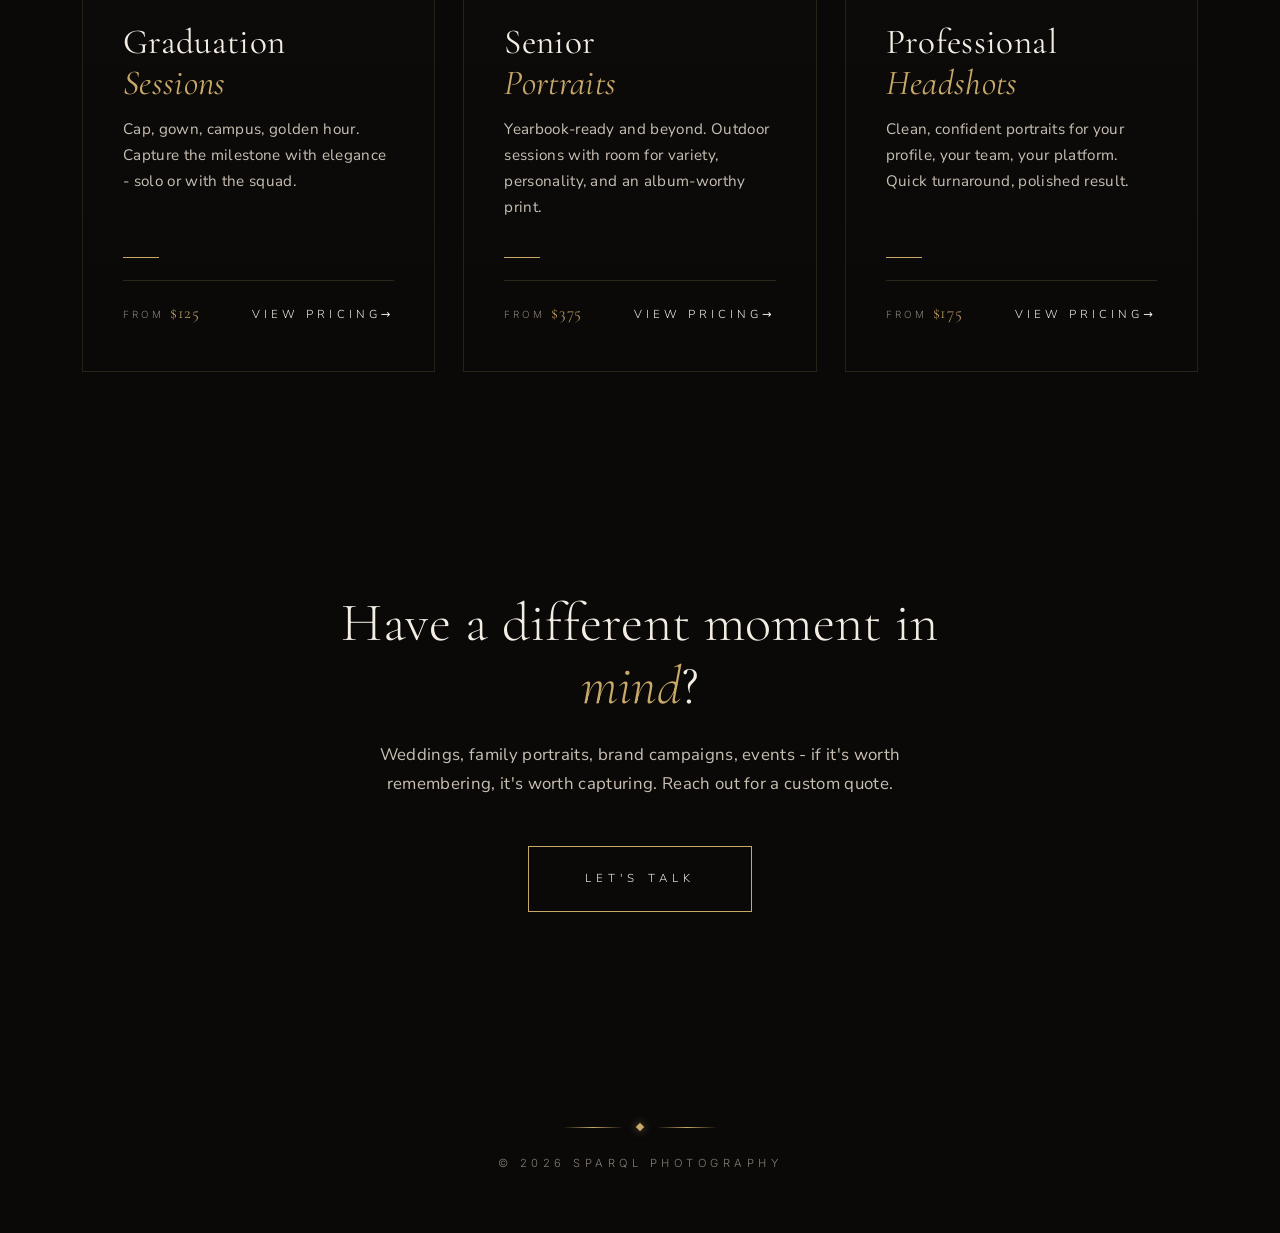
==== commit b2b58be9: "Move pricing bundle to root for GitHub Pages deployment" ====
--- a/index.html
+++ b/index.html
@@ -3,12 +3,13 @@
 <head>
 <meta charset="UTF-8" />
 <meta name="viewport" content="width=device-width, initial-scale=1.0" />
-<title>Sparql Photography — Graduation Session Pricing</title>
+<title>Sparql Photography — Pricing</title>
 <link rel="preconnect" href="https://fonts.googleapis.com">
 <link rel="preconnect" href="https://fonts.gstatic.com" crossorigin>
 <link href="https://fonts.googleapis.com/css2?family=Cormorant+Garamond:ital,wght@0,300;0,400;0,500;0,600;0,700;1,300;1,400&family=Inter:wght@200;300;400;500;600&family=Italiana&family=Nunito+Sans:wght@300;400;500&display=swap" rel="stylesheet">
+<link rel="preload" href="Logo.png" as="image">
 <style>
-  /* ---------- Foundations ---------- */
+  /* ============= SHARED FOUNDATIONS ============= */
   :root {
     --bg-deep: #0a0908;
     --bg-soft: #14110f;
@@ -22,11 +23,8 @@
     --card: rgba(255, 255, 255, 0.018);
     --card-border: rgba(201, 169, 106, 0.14);
   }
-
   * { box-sizing: border-box; margin: 0; padding: 0; }
-
   html { scroll-behavior: smooth; }
-
   body {
     background: var(--bg-deep);
     color: var(--ink);
@@ -40,68 +38,88 @@
     position: relative;
     min-height: 100vh;
   }
-
-  /* Subtle radial vignette + grain on body */
   body::before {
-    content: "";
-    position: fixed;
-    inset: 0;
+    content: ""; position: fixed; inset: 0;
     background:
-      radial-gradient(ellipse at top, rgba(201, 169, 106, 0.06) 0%, transparent 55%),
-      radial-gradient(ellipse at bottom, rgba(201, 169, 106, 0.03) 0%, transparent 60%);
-    pointer-events: none;
-    z-index: 0;
+      radial-gradient(ellipse at top, rgba(201,169,106,0.06) 0%, transparent 55%),
+      radial-gradient(ellipse at bottom, rgba(201,169,106,0.03) 0%, transparent 60%);
+    pointer-events: none; z-index: 0;
   }
   body::after {
-    content: "";
-    position: fixed;
-    inset: 0;
+    content: ""; position: fixed; inset: 0;
     background-image: url("data:image/svg+xml,%3Csvg viewBox='0 0 200 200' xmlns='http://www.w3.org/2000/svg'%3E%3Cfilter id='n'%3E%3CfeTurbulence type='fractalNoise' baseFrequency='0.9' stitchTiles='stitch'/%3E%3CfeColorMatrix values='0 0 0 0 1  0 0 0 0 1  0 0 0 0 1  0 0 0 0.05 0'/%3E%3C/filter%3E%3Crect width='100%25' height='100%25' filter='url(%23n)'/%3E%3C/svg%3E");
-    opacity: 0.5;
-    mix-blend-mode: overlay;
-    pointer-events: none;
-    z-index: 1;
-  }
-
+    opacity: 0.5; mix-blend-mode: overlay;
+    pointer-events: none; z-index: 1;
+  }
   .container {
-    max-width: 1400px;
-    margin: 0 auto;
-    padding: 0 32px;
-    position: relative;
-    z-index: 2;
-  }
-
-  /* ---------- Logo ---------- */
-  .logo-container {
-    text-align: center;
-    margin-bottom: 60px;
-    opacity: 0;
-    animation: fadeInUp 1s ease-out 0s forwards;
-  }
-  .logo {
-    max-width: 700px;
-    width: 100%;
-    height: auto;
-    filter: drop-shadow(0 8px 35px rgba(201, 169, 106, 0.5));
-    transition: transform 0.6s ease, filter 0.6s ease;
-  }
-  .logo:hover {
-    transform: scale(1.02);
-    filter: drop-shadow(0 10px 50px rgba(201, 169, 106, 0.7));
-  }
-
-  /* ---------- Hero ---------- */
+    max-width: 1180px; margin: 0 auto; padding: 0 32px;
+    position: relative; z-index: 2;
+  }
+
+  /* ============= TOP NAV (shared across all pricing pages) ============= */
+  .top-nav {
+    position: fixed; top: 0; left: 0; right: 0; z-index: 100;
+    background: rgba(10, 9, 8, 0.55);
+    backdrop-filter: blur(18px);
+    -webkit-backdrop-filter: blur(18px);
+    border-bottom: 1px solid var(--rule);
+    transition: background 0.4s ease, border-color 0.4s ease;
+  }
+  .top-nav-inner {
+    max-width: 1240px; margin: 0 auto;
+    padding: 14px 32px;
+    display: flex; align-items: center; justify-content: space-between;
+    gap: 24px;
+  }
+  .top-nav-brand {
+    font-family: 'Italiana', serif;
+    font-size: 0.95rem; letter-spacing: 0.3em;
+    text-transform: uppercase;
+    color: var(--ink); text-decoration: none;
+    white-space: nowrap;
+    transition: opacity 0.4s ease;
+  }
+  .top-nav-brand:hover { opacity: 0.85; }
+  .nav-logo { height: 40px; width: auto; filter: drop-shadow(0 2px 8px rgba(201,169,106,0.3)); transition: transform 0.3s ease; }
+  .nav-logo:hover { transform: scale(1.05); }
+  .top-nav-brand .accent {
+    color: var(--gold); font-style: italic;
+    font-family: 'Cormorant Garamond', serif;
+    font-weight: 400; letter-spacing: 0.05em;
+    margin-right: 4px;
+  }
+  .top-nav-links {
+    display: flex; gap: 26px; flex-wrap: wrap; justify-content: flex-end;
+  }
+  .top-nav-links a {
+    font-family: 'Inter', sans-serif;
+    font-size: 0.7rem; letter-spacing: 0.32em;
+    text-transform: uppercase; color: var(--ink-soft);
+    text-decoration: none; padding: 4px 0;
+    border-bottom: 1px solid transparent;
+    transition: color 0.4s ease, border-color 0.4s ease;
+  }
+  .top-nav-links a:hover { color: var(--gold); }
+  .top-nav-links a.active {
+    color: var(--gold);
+    border-bottom-color: var(--gold);
+  }
+  @media (max-width: 720px) {
+    .top-nav-inner { padding: 12px 22px; gap: 12px; flex-wrap: wrap; }
+    .top-nav-brand { font-size: 0.78rem; letter-spacing: 0.22em; }
+    .top-nav-links { gap: 14px; }
+    .top-nav-links a { font-size: 0.58rem; letter-spacing: 0.22em; }
+  }
+
+  /* ============= HERO ============= */
   .hero {
     min-height: 100vh;
-    display: flex;
-    flex-direction: column;
-    justify-content: center;
-    align-items: center;
+    display: flex; flex-direction: column;
+    justify-content: center; align-items: center;
     text-align: center;
-    padding: 120px 32px 80px;
+    padding: 140px 32px 140px;
     position: relative;
   }
-
   .brand-mark {
     font-family: 'Italiana', serif;
     font-size: clamp(2rem, 4vw, 2.6rem);
@@ -112,56 +130,63 @@
     animation: fadeInUp 1.2s ease-out 0.2s forwards;
   }
   .brand-mark .accent {
-    color: var(--gold);
-    font-style: italic;
+    color: var(--gold); font-style: italic;
     letter-spacing: 0.05em;
     font-family: 'Cormorant Garamond', serif;
     font-weight: 400;
   }
+  .logo-container {
+    text-align: center;
+    margin-bottom: 60px;
+    opacity: 0;
+    animation: fadeInUp 1s ease-out 0.3s forwards;
+  }
+  .logo-container a {
+    display: inline-block;
+    filter: drop-shadow(0 8px 35px rgba(201, 169, 106, 0.5));
+  }
+  .logo-container a:hover {
+    filter: drop-shadow(0 10px 50px rgba(201, 169, 106, 0.7));
+  }
+  .logo {
+    max-width: 700px;
+    width: 100%;
+    height: auto;
+  }
+  .logo:hover {
+    transform: scale(1.02);
+  }
   .brand-tag {
-    font-size: 0.7rem;
-    letter-spacing: 0.55em;
-    color: var(--ink-muted);
-    text-transform: uppercase;
+    font-size: 0.7rem; letter-spacing: 0.55em;
+    color: var(--ink-muted); text-transform: uppercase;
     margin-bottom: 80px;
     opacity: 0;
     animation: fadeInUp 1.2s ease-out 0.4s forwards;
   }
-
   .hero-divider {
-    width: 1px;
-    height: 70px;
+    width: 1px; height: 70px;
     background: linear-gradient(to bottom, transparent, var(--gold), transparent);
     margin: 0 auto 40px;
     opacity: 0;
     animation: heroLine 1.6s ease-out 0.5s forwards;
   }
-
   .eyebrow {
-    font-size: 0.72rem;
-    letter-spacing: 0.5em;
-    text-transform: uppercase;
-    color: var(--gold);
+    font-size: 0.72rem; letter-spacing: 0.5em;
+    text-transform: uppercase; color: var(--gold);
+    margin-bottom: 28px; opacity: 0;
+    animation: fadeInUp 1.2s ease-out 0.7s forwards;
+  }
+  h1.title {
+    font-family: 'Cormorant Garamond', serif;
+    font-weight: 300;
+    font-size: clamp(2.6rem, 6.5vw, 5.4rem);
+    letter-spacing: 0.01em; line-height: 1.05;
     margin-bottom: 28px;
     opacity: 0;
-    animation: fadeInUp 1.2s ease-out 0.7s forwards;
-  }
-
-  h1.title {
-    font-family: 'Cormorant Garamond', serif;
-    font-weight: 300;
-    font-size: clamp(2.6rem, 6.5vw, 5.4rem);
-    letter-spacing: 0.01em;
-    line-height: 1.05;
-    margin-bottom: 28px;
-    opacity: 0;
-    animation: fadeInUp 1.4s ease-out 0.9s forwards;
     background: linear-gradient(120deg,
-      var(--ink) 0%,
-      var(--ink) 35%,
+      var(--ink) 0%, var(--ink) 35%,
       var(--gold-light) 50%,
-      var(--ink) 65%,
-      var(--ink) 100%);
+      var(--ink) 65%, var(--ink) 100%);
     background-size: 200% 100%;
     -webkit-background-clip: text;
     background-clip: text;
@@ -171,52 +196,43 @@
       shimmer 7s ease-in-out 2.4s infinite;
   }
   h1.title em {
-    font-style: italic;
-    font-weight: 400;
+    font-style: italic; font-weight: 400;
     color: var(--gold);
     -webkit-text-fill-color: var(--gold);
   }
-
   .tagline {
     font-family: 'Cormorant Garamond', serif;
-    font-style: italic;
-    font-weight: 300;
+    font-style: italic; font-weight: 300;
     font-size: clamp(1.15rem, 2vw, 1.45rem);
     color: var(--ink-soft);
     letter-spacing: 0.04em;
-    max-width: 600px;
-    margin: 0 auto;
+    max-width: 600px; margin: 0 auto;
     opacity: 0;
     animation: fadeInUp 1.4s ease-out 1.2s forwards;
   }
-
   .scroll-cue {
-    position: absolute;
-    bottom: 40px;
-    left: 50%;
+    position: absolute; bottom: 60px; left: 50%;
     transform: translateX(-50%);
-    font-size: 0.65rem;
-    letter-spacing: 0.4em;
-    text-transform: uppercase;
-    color: var(--ink-muted);
+    font-size: 0.65rem; letter-spacing: 0.4em;
+    text-transform: uppercase; color: var(--ink-soft);
     opacity: 0;
     animation: fadeIn 2s ease-out 2s forwards, float 3s ease-in-out 3s infinite;
+    z-index: 10;
+    text-shadow: 0 2px 10px rgba(0, 0, 0, 0.8);
   }
   .scroll-cue::after {
-    content: "";
-    display: block;
-    width: 1px;
-    height: 30px;
+    content: ""; display: block;
+    width: 1px; height: 30px;
     background: linear-gradient(to bottom, var(--gold), transparent);
     margin: 14px auto 0;
-  }
-
-  /* ---------- Section frame ---------- */
-  section.packages, section.addons, section.cta {
+    box-shadow: 0 0 8px rgba(201, 169, 106, 0.6);
+  }
+
+  /* ============= SECTION FRAME ============= */
+  section.collections, section.cta {
     padding: 100px 0;
     position: relative;
   }
-
   .section-head {
     text-align: center;
     margin-bottom: 80px;
@@ -226,82 +242,62 @@
     font-family: 'Cormorant Garamond', serif;
     font-weight: 300;
     font-size: clamp(2rem, 4vw, 3rem);
-    letter-spacing: 0.02em;
-    margin-top: 16px;
-  }
-  .section-head h2 em {
-    font-style: italic;
-    color: var(--gold);
-  }
+    letter-spacing: 0.02em; margin-top: 16px;
+  }
+  .section-head h2 em { font-style: italic; color: var(--gold); }
   .ornament {
-    display: flex;
-    align-items: center;
-    justify-content: center;
-    margin-top: 24px;
-    gap: 14px;
+    display: flex; align-items: center; justify-content: center;
+    margin-top: 24px; gap: 14px;
   }
   .ornament .line {
-    width: 60px;
-    height: 1px;
+    width: 60px; height: 1px;
     background: linear-gradient(to right, transparent, var(--gold), transparent);
   }
   .ornament .diamond {
-    width: 6px;
-    height: 6px;
-    background: var(--gold);
+    width: 6px; height: 6px; background: var(--gold);
     transform: rotate(45deg);
     box-shadow: 0 0 10px rgba(201, 169, 106, 0.6);
   }
 
-  /* ---------- Package Cards ---------- */
-  .packages-grid {
+  /* ============= COLLECTION CARDS (HUB) ============= */
+  .collections-grid {
     display: grid;
-    grid-template-columns: repeat(4, 1fr);
+    grid-template-columns: repeat(auto-fit, minmax(300px, 1fr));
     gap: 28px;
   }
-
-  .package {
+  .collection-card {
     position: relative;
-    padding: 56px 38px 44px;
+    display: flex; flex-direction: column;
+    padding: 56px 40px 44px;
     border: 1px solid var(--card-border);
     background: linear-gradient(180deg, rgba(255,255,255,0.012), rgba(255,255,255,0.002));
-    backdrop-filter: blur(2px);
+    text-decoration: none; color: inherit;
     overflow: hidden;
     transition: transform 0.6s cubic-bezier(0.2, 0.7, 0.2, 1),
                 border-color 0.6s ease,
                 box-shadow 0.6s ease;
-    opacity: 0;
-    transform: translateY(40px);
-    display: flex;
-    flex-direction: column;
-  }
-  .package.in-view {
-    animation: fadeInUp 1s ease-out forwards;
-  }
-  .package:nth-child(1).in-view { animation-delay: 0.05s; }
-  .package:nth-child(2).in-view { animation-delay: 0.18s; }
-  .package:nth-child(3).in-view { animation-delay: 0.31s; }
-  .package:nth-child(4).in-view { animation-delay: 0.44s; }
-
-  /* Subtle gold border-glow on hover */
-  .package::before {
-    content: "";
-    position: absolute;
-    inset: 0;
+    opacity: 0; transform: translateY(40px);
+    min-height: 360px;
+  }
+  .collection-card.in-view { animation: fadeInUp 1s ease-out forwards; }
+  .collection-card:nth-child(1).in-view { animation-delay: 0.05s; }
+  .collection-card:nth-child(2).in-view { animation-delay: 0.18s; }
+  .collection-card:nth-child(3).in-view { animation-delay: 0.31s; }
+  .collection-card:nth-child(4).in-view { animation-delay: 0.44s; }
+  .collection-card:nth-child(5).in-view { animation-delay: 0.57s; }
+  .collection-card::before {
+    content: ""; position: absolute; inset: 0;
     border: 1px solid transparent;
     background: linear-gradient(135deg,
       rgba(201, 169, 106, 0.4),
-      transparent 30%,
-      transparent 70%,
+      transparent 30%, transparent 70%,
       rgba(201, 169, 106, 0.4)) border-box;
     -webkit-mask: linear-gradient(#000 0 0) padding-box, linear-gradient(#000 0 0);
-    -webkit-mask-composite: xor;
-    mask-composite: exclude;
-    opacity: 0;
-    transition: opacity 0.6s ease;
+    -webkit-mask-composite: xor; mask-composite: exclude;
+    opacity: 0; transition: opacity 0.6s ease;
     pointer-events: none;
   }
-  .package:hover {
+  .collection-card:hover {
     transform: translateY(-8px);
     border-color: rgba(201, 169, 106, 0.45);
     box-shadow:
@@ -309,200 +305,81 @@
       0 0 0 1px rgba(201, 169, 106, 0.05),
       0 0 40px -10px rgba(201, 169, 106, 0.25);
   }
-  .package:hover::before { opacity: 1; }
-
-  /* Featured (Most Popular) */
-  .package.featured {
-    border-color: rgba(201, 169, 106, 0.3);
-    background: linear-gradient(180deg,
-      rgba(201, 169, 106, 0.04),
-      rgba(201, 169, 106, 0.005) 60%);
-  }
-  .badge {
-    position: absolute;
-    top: 18px;
-    right: 18px;
-    font-size: 0.6rem;
-    letter-spacing: 0.3em;
-    text-transform: uppercase;
-    color: var(--bg-deep);
-    background: linear-gradient(135deg, var(--gold-light), var(--gold), var(--gold-deep));
-    padding: 8px 14px;
-    font-weight: 500;
-  }
-  .badge::before {
-    content: "";
-    position: absolute;
-    inset: 0;
-    background: linear-gradient(120deg, transparent 30%, rgba(255,255,255,0.5) 50%, transparent 70%);
-    background-size: 200% 100%;
-    animation: shimmer 4s linear infinite;
-    mix-blend-mode: overlay;
-  }
-
-  .package h3 {
+  .collection-card:hover::before { opacity: 1; }
+
+  .collection-card .index {
+    font-family: 'Inter', sans-serif;
+    font-size: 0.7rem; letter-spacing: 0.4em;
+    text-transform: uppercase; color: var(--ink-muted);
+    margin-bottom: 28px;
+  }
+  .collection-card h3 {
     font-family: 'Cormorant Garamond', serif;
     font-weight: 400;
-    font-size: 1.7rem;
-    letter-spacing: 0.02em;
-    margin-bottom: 8px;
-    line-height: 1.2;
-  }
-  .package .price {
-    font-family: 'Cormorant Garamond', serif;
-    font-weight: 300;
-    font-size: 2.6rem;
-    color: var(--gold);
+    font-size: clamp(1.8rem, 3vw, 2.2rem);
     letter-spacing: 0.01em;
-    margin-bottom: 4px;
-    line-height: 1;
-  }
-  .package .price .currency {
-    font-size: 1.2rem;
-    vertical-align: super;
-    color: var(--gold-light);
-    margin-right: 2px;
-  }
-  .package .price .unit {
-    font-family: 'Inter', sans-serif;
-    font-size: 0.75rem;
-    color: var(--ink-muted);
-    letter-spacing: 0.25em;
-    text-transform: uppercase;
-    vertical-align: middle;
-    margin-left: 6px;
-  }
-  .package .price-note {
-    font-size: 0.7rem;
-    letter-spacing: 0.3em;
-    text-transform: uppercase;
-    color: var(--ink-muted);
-    margin-bottom: 32px;
-  }
-
-  .divider {
-    width: 36px;
-    height: 1px;
-    background: var(--gold);
-    margin: 0 0 28px;
-    transition: width 0.6s cubic-bezier(0.2, 0.7, 0.2, 1);
-  }
-  .package:hover .divider { width: 80px; }
-
-  .features {
-    list-style: none;
-    margin-bottom: 36px;
-    flex: 1;
-    display: flex;
-    flex-direction: column;
-    justify-content: flex-start;
-  }
-  .features li {
-    position: relative;
-    padding: 11px 0 11px 26px;
+    line-height: 1.15; margin-bottom: 14px;
+  }
+  .collection-card h3 em {
+    font-style: italic; color: var(--gold);
+  }
+  .collection-card .desc {
+    color: var(--ink-soft);
     font-family: 'Avenir Book', 'AvenirNext-Regular', 'Avenir Next', Avenir,
                  'Nunito Sans', system-ui, -apple-system, sans-serif;
     font-weight: 400;
-    font-size: 0.92rem;
-    color: var(--ink-soft);
-    border-bottom: 1px solid rgba(255, 255, 255, 0.04);
-    letter-spacing: 0.02em;
-  }
-  .features li:last-child { border-bottom: none; }
-  .features li::before {
-    content: "";
-    position: absolute;
-    left: 0;
-    top: 50%;
-    width: 6px;
-    height: 6px;
+    font-size: 0.95rem;
+    margin-bottom: 36px;
+    flex-grow: 1;
+  }
+  .collection-card .divider {
+    width: 36px; height: 1px;
     background: var(--gold);
-    transform: translateY(-50%) rotate(45deg);
-    transition: box-shadow 0.4s ease;
-  }
-  .package:hover .features li::before {
-    box-shadow: 0 0 8px rgba(201, 169, 106, 0.7);
-  }
-
-  .package .cta-link {
-    display: inline-block;
-    font-size: 0.72rem;
-    letter-spacing: 0.35em;
-    text-transform: uppercase;
-    color: var(--ink);
-    text-decoration: none;
-    padding: 14px 0;
+    margin: 0 0 22px;
+    transition: width 0.6s cubic-bezier(0.2, 0.7, 0.2, 1);
+  }
+  .collection-card:hover .divider { width: 80px; }
+  .collection-card .meta {
+    display: flex; justify-content: space-between; align-items: baseline;
     border-top: 1px solid var(--rule);
-    width: 100%;
-    text-align: center;
-    transition: color 0.4s ease, letter-spacing 0.4s ease;
-    position: relative;
-  }
-  .package .cta-link:hover {
+    padding-top: 18px;
+  }
+  .collection-card .price-from {
+    font-family: 'Cormorant Garamond', serif;
+    font-weight: 300;
+    font-size: 1.05rem;
     color: var(--gold);
-    letter-spacing: 0.45em;
-  }
-  .package .cta-link::after {
-    content: "→";
-    margin-left: 10px;
-    display: inline-block;
-    transition: transform 0.4s ease;
-  }
-  .package .cta-link:hover::after { transform: translateX(6px); }
-
-  /* ---------- Add-Ons ---------- */
-  section.addons {
-    background: linear-gradient(180deg, transparent, rgba(201, 169, 106, 0.025), transparent);
-  }
-  .addons-grid {
-    display: grid;
-    grid-template-columns: repeat(auto-fit, minmax(240px, 1fr));
-    gap: 0;
-    border-top: 1px solid var(--rule);
-    border-left: 1px solid var(--rule);
-  }
-  .addon {
-    padding: 36px 30px;
-    border-right: 1px solid var(--rule);
-    border-bottom: 1px solid var(--rule);
-    transition: background 0.5s ease;
-    position: relative;
-    opacity: 0;
-    transform: translateY(20px);
-  }
-  .addon.in-view { animation: fadeInUp 0.9s ease-out forwards; }
-  .addon:nth-child(1).in-view { animation-delay: 0.05s; }
-  .addon:nth-child(2).in-view { animation-delay: 0.15s; }
-  .addon:nth-child(3).in-view { animation-delay: 0.25s; }
-  .addon:nth-child(4).in-view { animation-delay: 0.35s; }
-  .addon:nth-child(5).in-view { animation-delay: 0.45s; }
-
-  .addon:hover {
-    background: rgba(201, 169, 106, 0.04);
-  }
-  .addon-label {
-    font-size: 0.7rem;
-    letter-spacing: 0.4em;
+    letter-spacing: 0.04em;
+  }
+  .collection-card .price-from .lbl {
+    font-family: 'Inter', sans-serif;
+    font-size: 0.62rem; letter-spacing: 0.3em;
     text-transform: uppercase;
     color: var(--ink-muted);
-    margin-bottom: 14px;
-  }
-  .addon-name {
-    font-family: 'Cormorant Garamond', serif;
-    font-weight: 400;
-    font-size: 1.4rem;
-    color: var(--ink);
-    margin-bottom: 10px;
-  }
-  .addon-price {
-    font-family: 'Cormorant Garamond', serif;
-    font-weight: 300;
-    font-size: 1.15rem;
-    color: var(--gold);
-    letter-spacing: 0.02em;
-  }
-
-  /* ---------- CTA ---------- */
+    margin-right: 6px;
+  }
+  .collection-card .arrow {
+    font-family: 'Avenir Book', 'AvenirNext-Regular', 'Avenir Next', Avenir,
+                 'Nunito Sans', system-ui, -apple-system, sans-serif;
+    font-size: 0.72rem; letter-spacing: 0.35em;
+    text-transform: uppercase; color: var(--ink);
+    transition: color 0.4s ease, letter-spacing 0.4s ease;
+  }
+  .collection-card .arrow::after {
+    content: " →"; display: inline-block;
+    transition: transform 0.4s ease;
+  }
+  .collection-card:hover .arrow { color: var(--gold); letter-spacing: 0.45em; }
+  .collection-card:hover .arrow::after { transform: translateX(6px); }
+
+  /* "Coming soon" placeholder card variant for future categories */
+  .collection-card.soon {
+    pointer-events: none;
+    opacity: 0.45;
+  }
+  .collection-card.soon .arrow { color: var(--ink-muted); }
+
+  /* ============= CTA ============= */
   section.cta {
     text-align: center;
     padding: 120px 32px 140px;
@@ -511,11 +388,8 @@
     font-family: 'Cormorant Garamond', serif;
     font-weight: 300;
     font-size: clamp(2rem, 4.5vw, 3.4rem);
-    line-height: 1.15;
-    margin-bottom: 24px;
-    max-width: 720px;
-    margin-left: auto;
-    margin-right: auto;
+    line-height: 1.15; margin-bottom: 24px;
+    max-width: 720px; margin-left: auto; margin-right: auto;
   }
   .cta h2 em { font-style: italic; color: var(--gold); }
   .cta p {
@@ -523,257 +397,49 @@
     font-family: 'Avenir Book', 'AvenirNext-Regular', 'Avenir Next', Avenir,
                  'Nunito Sans', system-ui, -apple-system, sans-serif;
     font-size: 1.05rem;
-    max-width: 560px;
-    margin: 0 auto 48px;
+    max-width: 560px; margin: 0 auto 48px;
     font-weight: 400;
   }
-
   .btn-luxe {
     display: inline-block;
-    padding: 22px 56px;
-    background: transparent;
-    color: var(--ink);
-    text-decoration: none;
-    font-size: 0.72rem;
-    letter-spacing: 0.45em;
+    padding: 22px 56px; background: transparent;
+    color: var(--ink); text-decoration: none;
+    font-family: 'Avenir Book', 'AvenirNext-Regular', 'Avenir Next', Avenir,
+                 'Nunito Sans', system-ui, -apple-system, sans-serif;
+    font-size: 0.72rem; letter-spacing: 0.45em;
     text-transform: uppercase;
     border: 1px solid var(--gold);
-    position: relative;
-    overflow: hidden;
+    position: relative; overflow: hidden;
     transition: color 0.5s ease, letter-spacing 0.5s ease;
     z-index: 1;
   }
   .btn-luxe::before {
-    content: "";
-    position: absolute;
-    inset: 0;
+    content: ""; position: absolute; inset: 0;
     background: linear-gradient(135deg, var(--gold-light), var(--gold), var(--gold-deep));
     transform: translateY(101%);
     transition: transform 0.6s cubic-bezier(0.7, 0, 0.2, 1);
     z-index: -1;
   }
-  .btn-luxe:hover {
-    color: var(--bg-deep);
-    letter-spacing: 0.55em;
-  }
+  .btn-luxe:hover { color: var(--bg-deep); letter-spacing: 0.55em; }
   .btn-luxe:hover::before { transform: translateY(0); }
 
-  /* ---------- Footer ornament ---------- */
+  /* ============= FOOTER ============= */
   footer {
     text-align: center;
     padding: 40px 32px 60px;
     color: var(--ink-muted);
-    font-size: 0.7rem;
-    letter-spacing: 0.4em;
+    font-size: 0.7rem; letter-spacing: 0.4em;
     text-transform: uppercase;
-    position: relative;
-    z-index: 2;
+    position: relative; z-index: 2;
   }
   footer .ornament { margin-bottom: 24px; }
 
-  /* ---------- Modal / Contact Form ---------- */
-  .modal-overlay {
-    position: fixed;
-    inset: 0;
-    background: rgba(10, 9, 8, 0.92);
-    backdrop-filter: blur(8px);
-    display: flex;
-    align-items: center;
-    justify-content: center;
-    z-index: 1000;
-    opacity: 0;
-    pointer-events: none;
-    transition: opacity 0.4s ease;
-    padding: 20px;
-  }
-  .modal-overlay.active {
-    opacity: 1;
-    pointer-events: all;
-  }
-
-  .modal {
-    background: linear-gradient(180deg, rgba(20, 17, 15, 0.98), rgba(14, 12, 10, 0.98));
-    border: 1px solid var(--card-border);
-    max-width: 580px;
-    width: 100%;
-    padding: 50px 45px 45px;
-    position: relative;
-    transform: scale(0.9) translateY(20px);
-    transition: transform 0.4s cubic-bezier(0.2, 0.7, 0.2, 1);
-    box-shadow: 0 40px 90px rgba(0, 0, 0, 0.7),
-                0 0 0 1px rgba(201, 169, 106, 0.1);
-  }
-  .modal-overlay.active .modal {
-    transform: scale(1) translateY(0);
-  }
-
-  .modal-close {
-    position: absolute;
-    top: 20px;
-    right: 20px;
-    background: transparent;
-    border: none;
-    color: var(--ink-muted);
-    font-size: 1.8rem;
-    cursor: pointer;
-    width: 36px;
-    height: 36px;
-    display: flex;
-    align-items: center;
-    justify-content: center;
-    transition: color 0.3s ease, transform 0.3s ease;
-    line-height: 1;
-  }
-  .modal-close:hover {
-    color: var(--gold);
-    transform: rotate(90deg);
-  }
-
-  .modal h3 {
-    font-family: 'Cormorant Garamond', serif;
-    font-weight: 300;
-    font-size: 2.2rem;
-    margin-bottom: 10px;
-    text-align: center;
-  }
-  .modal h3 em {
-    font-style: italic;
-    color: var(--gold);
-  }
-  .modal .modal-subtitle {
-    text-align: center;
-    color: var(--ink-soft);
-    font-size: 0.9rem;
-    margin-bottom: 36px;
-    font-family: 'Avenir Book', 'AvenirNext-Regular', 'Avenir Next', Avenir,
-                 'Nunito Sans', system-ui, -apple-system, sans-serif;
-    font-weight: 400;
-  }
-
-  .form-group {
-    margin-bottom: 22px;
-  }
-  .form-row {
-    display: grid;
-    grid-template-columns: 1fr 1fr;
-    gap: 16px;
-  }
-  .form-group label {
-    display: block;
-    font-size: 0.7rem;
-    letter-spacing: 0.3em;
-    text-transform: uppercase;
-    color: var(--ink-muted);
-    margin-bottom: 10px;
-  }
-  .form-group input,
-  .form-group select,
-  .form-group textarea {
-    width: 100%;
-    background: rgba(255, 255, 255, 0.03);
-    border: 1px solid rgba(201, 169, 106, 0.2);
-    color: var(--ink);
-    padding: 14px 16px;
-    font-family: 'Avenir Book', 'AvenirNext-Regular', 'Avenir Next', Avenir,
-                 'Nunito Sans', system-ui, -apple-system, sans-serif;
-    font-size: 0.92rem;
-    font-weight: 400;
-    letter-spacing: 0.02em;
-    transition: border-color 0.3s ease, background 0.3s ease;
-  }
-  .form-group input:focus,
-  .form-group select:focus,
-  .form-group textarea:focus {
-    outline: none;
-    border-color: var(--gold);
-    background: rgba(255, 255, 255, 0.05);
-  }
-  .form-group textarea {
-    resize: vertical;
-    min-height: 100px;
-    font-family: 'Avenir Book', 'AvenirNext-Regular', 'Avenir Next', Avenir,
-                 'Nunito Sans', system-ui, -apple-system, sans-serif;
-  }
-  .form-group select {
-    cursor: pointer;
-    appearance: none;
-    background-image: url("data:image/svg+xml,%3Csvg width='12' height='8' viewBox='0 0 12 8' fill='none' xmlns='http://www.w3.org/2000/svg'%3E%3Cpath d='M1 1L6 6L11 1' stroke='%23c9a96a' stroke-width='1.5' stroke-linecap='round'/%3E%3C/svg%3E");
-    background-repeat: no-repeat;
-    background-position: right 16px center;
-    padding-right: 40px;
-  }
-  
-  /* Make date input larger and more clickable */
-  .form-group input[type="date"] {
-    cursor: pointer;
-    padding: 16px 50px 16px 16px;
-    font-size: 1rem;
-    min-height: 52px;
-    position: relative;
-  }
-  .form-group input[type="date"]::-webkit-calendar-picker-indicator {
-    cursor: pointer;
-    width: 32px;
-    height: 32px;
-    position: absolute;
-    right: 10px;
-    opacity: 0.8;
-    transition: opacity 0.3s ease, transform 0.3s ease;
-    filter: invert(72%) sepia(15%) saturate(694%) hue-rotate(359deg) brightness(94%) contrast(89%);
-  }
-  .form-group input[type="date"]::-webkit-calendar-picker-indicator:hover {
-    opacity: 1;
-    transform: scale(1.15);
-  }
-
-  .form-submit {
-    width: 100%;
-    padding: 18px;
-    background: transparent;
-    color: var(--ink);
-    border: 1px solid var(--gold);
-    font-size: 0.72rem;
-    letter-spacing: 0.45em;
-    text-transform: uppercase;
-    cursor: pointer;
-    position: relative;
-    overflow: hidden;
-    transition: color 0.5s ease, letter-spacing 0.5s ease;
-    margin-top: 12px;
-  }
-  .form-submit::before {
-    content: "";
-    position: absolute;
-    inset: 0;
-    background: linear-gradient(135deg, var(--gold-light), var(--gold), var(--gold-deep));
-    transform: translateY(101%);
-    transition: transform 0.6s cubic-bezier(0.7, 0, 0.2, 1);
-    z-index: -1;
-  }
-  .form-submit:hover {
-    color: var(--bg-deep);
-    letter-spacing: 0.55em;
-  }
-  .form-submit:hover::before {
-    transform: translateY(0);
-  }
-
-  .form-note {
-    text-align: center;
-    font-size: 0.75rem;
-    color: var(--ink-muted);
-    margin-top: 20px;
-    line-height: 1.6;
-  }
-
-  /* ---------- Animations ---------- */
+  /* ============= ANIMATIONS ============= */
   @keyframes fadeInUp {
     0% { opacity: 0; transform: translateY(40px); }
     100% { opacity: 1; transform: translateY(0); }
   }
-  @keyframes fadeIn {
-    to { opacity: 1; }
-  }
+  @keyframes fadeIn { to { opacity: 1; } }
   @keyframes heroLine {
     0% { opacity: 0; height: 0; }
     100% { opacity: 1; height: 70px; }
@@ -784,77 +450,84 @@
   }
   @keyframes float {
     0%, 100% { transform: translateX(-50%) translateY(0); }
-    50% { transform: translateX(-50%) translateY(8px); }
-  }
-
-  /* Reduced motion */
+    50% { transform: translateX(-50%) translateY(-8px); }
+  }
+  @keyframes logoFlicker {
+    0%, 18%, 22%, 25%, 53%, 57%, 100% { opacity: 1; }
+    20%, 24%, 55% { opacity: 0.4; }
+  }
+  @keyframes logoDissolve {
+    0% { opacity: 0; transform: scale(0.97); }
+    40% { opacity: 0.6; }
+    100% { opacity: 1; transform: scale(1); }
+  }
+  @keyframes logoPop {
+    0% { opacity: 0; transform: scale(0.85); }
+    60% { opacity: 1; transform: scale(1.20); }
+    100% { opacity: 1; transform: scale(1); }
+  }
+  @keyframes glowIn {
+    0% { filter: drop-shadow(0 8px 35px rgba(201, 169, 106, 0)); }
+    100% { filter: drop-shadow(0 8px 35px rgba(201, 169, 106, 0.5)); }
+  }
   @media (prefers-reduced-motion: reduce) {
     *, *::before, *::after {
       animation-duration: 0.01ms !important;
       animation-iteration-count: 1 !important;
       transition-duration: 0.01ms !important;
     }
-    .package, .addon { opacity: 1; transform: none; }
-  }
-
-  /* ---------- Responsive ---------- */
-  @media (max-width: 1200px) {
-    .packages-grid {
-      grid-template-columns: repeat(2, 1fr);
-    }
-  }
-  
+    .collection-card { opacity: 1; transform: none; }
+  }
   @media (max-width: 720px) {
-    .hero { padding: 80px 24px 60px; }
+    .hero { padding: 110px 24px 60px; min-height: 80vh; }
     .container { padding: 0 22px; }
-    section.packages, section.addons, section.cta { padding: 70px 0; }
+    section.collections, section.cta { padding: 70px 0; }
     .section-head { margin-bottom: 50px; }
-    .package { padding: 44px 28px 32px; }
+    .collection-card { padding: 44px 28px 32px; min-height: auto; }
     .brand-tag { margin-bottom: 50px; }
     .logo { max-width: 380px; }
-    .packages-grid {
-      grid-template-columns: 1fr;
-    }
-    .modal {
-      padding: 40px 28px 35px;
-      max-height: 90vh;
-      overflow-y: auto;
-    }
-    .modal h3 {
-      font-size: 1.8rem;
-    }
-    .form-row {
-      grid-template-columns: 1fr;
-      gap: 22px;
-    }
   }
 </style>
 </head>
 <body>
 
-  <!-- HERO -->
+  <!-- ============= TOP NAV ============= -->
+  <nav class="top-nav" aria-label="Pricing categories">
+    <div class="top-nav-inner">
+      <a href="index.html" class="top-nav-brand"><img src="Logo.png" alt="Sparql Photography" class="nav-logo" /></a>
+      <div class="top-nav-links">
+        <a href="index.html" class="active">Overview</a>
+        <a href="graduation.html">Graduation</a>
+        <a href="seniors.html">Senior</a>
+        <a href="headshots.html">Headshots</a>
+      </div>
+    </div>
+  </nav>
+
+  <!-- ============= HERO ============= -->
   <header class="hero">
     <div class="logo-container">
       <a href="https://www.sparqlphotography.com" target="_blank" rel="noopener noreferrer">
         <img src="Logo.png" alt="Sparql Photography Logo" class="logo" />
       </a>
     </div>
+    <div class="brand-tag">Visual Stories - Curated</div>
 
     <div class="hero-divider"></div>
 
-    <div class="eyebrow">The Collection · 2026</div>
-    <h1 class="title">Graduation <em>Sessions</em></h1>
-    <p class="tagline">The work is done. Now, the portrait.</p>
+    <div class="eyebrow">The Collection - 2026</div>
+    <h1 class="title">Find your <em>moment</em>.</h1>
+    <p class="tagline">A house style, three (and counting) ways to step into the frame.</p>
 
     <div class="scroll-cue">Explore</div>
   </header>
 
-  <!-- PACKAGES -->
-  <section class="packages">
+  <!-- ============= COLLECTIONS ============= -->
+  <section class="collections">
     <div class="container">
       <div class="section-head">
-        <div class="eyebrow">Investment</div>
-        <h2>Choose your <em>experience</em></h2>
+        <div class="eyebrow">Sessions</div>
+        <h2>Pricing by <em>category</em></h2>
         <div class="ornament">
           <span class="line"></span>
           <span class="diamond"></span>
@@ -862,175 +535,66 @@
         </div>
       </div>
 
-      <div class="packages-grid">
-
-        <article class="package reveal">
-          <h3>Cap &amp; Gown Mini</h3>
-          <p class="price"><span class="currency">$</span>200</p>
-          <p class="price-note">Per Session</p>
+      <div class="collections-grid">
+
+        <a href="graduation.html" class="collection-card reveal">
+          <h3>Graduation <em>Sessions</em></h3>
+          <p class="desc">Cap, gown, campus, golden hour. Capture the milestone with elegance - solo or with the squad.</p>
           <div class="divider"></div>
-          <ul class="features">
-            <li>20-minute session</li>
-            <li>1 location · on or near campus</li>
-            <li>5 hand-edited photographs</li>
-            <li>Delivery in 48–72 hours</li>
-          </ul>
-          <a class="cta-link" href="#book" data-package="Cap &amp; Gown Mini">Reserve</a>
-        </article>
-
-        <article class="package featured reveal">
-          <span class="badge">Most Loved</span>
-          <h3>Graduate Signature</h3>
-          <p class="price"><span class="currency">$</span>400</p>
-          <p class="price-note">Per Session</p>
+          <div class="meta">
+            <div class="price-from"><span class="lbl">From</span>$125</div>
+            <div class="arrow">View pricing</div>
+          </div>
+        </a>
+
+        <a href="seniors.html" class="collection-card reveal">
+          <h3>Senior <br><em>Portraits</em></h3>
+          <p class="desc">Yearbook-ready and beyond. Outdoor sessions with room for variety, personality, and an album-worthy print.</p>
           <div class="divider"></div>
-          <ul class="features">
-            <li>45–60 minute session</li>
-            <li>2 locations or outfit changes</li>
-            <li>12–15 hand-edited photographs</li>
-            <li>48-hour sneak peek</li>
-            <li>Full delivery in 5–7 days</li>
-          </ul>
-          <a class="cta-link" href="#book" data-package="Graduate Signature">Reserve</a>
-        </article>
-
-        <article class="package reveal">
-          <h3>Elite Experience</h3>
-          <p class="price"><span class="currency">$</span>750</p>
-          <p class="price-note">Per Session</p>
+          <div class="meta">
+            <div class="price-from"><span class="lbl">From</span>$375</div>
+            <div class="arrow">View pricing</div>
+          </div>
+        </a>
+
+        <a href="headshots.html" class="collection-card reveal">
+          <h3>Professional <em>Headshots</em></h3>
+          <p class="desc">Clean, confident portraits for your profile, your team, your platform. Quick turnaround, polished result.</p>
           <div class="divider"></div>
-          <ul class="features">
-            <li>90-minute session</li>
-            <li>Multiple curated locations</li>
-            <li>25+ hand-edited photographs</li>
-            <li>Full gallery included</li>
-            <li>Priority editing</li>
-          </ul>
-          <a class="cta-link" href="#book" data-package="Elite Experience">Reserve</a>
-        </article>
-
-        <article class="package reveal">
-          <h3>Squad Session</h3>
-          <p class="price"><span class="currency">$</span>125<span class="unit">/ person</span></p>
-          <p class="price-note">3–6 Graduates</p>
+          <div class="meta">
+            <div class="price-from"><span class="lbl">From</span>$175</div>
+            <div class="arrow">View pricing</div>
+          </div>
+        </a>
+
+        <!-- Future-category placeholder pattern.
+             To add a new category later, copy a card above, change the index/title/desc/price/href,
+             and remove the .soon class. -->
+        <!--
+        <a href="families.html" class="collection-card reveal soon">
+          <div class="index">04 · Families</div>
+          <h3>Family <em>Sessions</em></h3>
+          <p class="desc">Coming soon.</p>
           <div class="divider"></div>
-          <ul class="features">
-            <li>3–6 people</li>
-            <li>Individual + group portraits</li>
-            <li>8 hand-edited photos per person</li>
-          </ul>
-          <a class="cta-link" href="#book" data-package="Squad Session">Reserve</a>
-        </article>
+          <div class="meta">
+            <div class="price-from"><span class="lbl">From</span>—</div>
+            <div class="arrow">Coming soon</div>
+          </div>
+        </a>
+        -->
 
       </div>
     </div>
   </section>
 
-  <!-- ADD-ONS -->
-  <section class="addons">
+  <!-- ============= CTA ============= -->
+  <section class="cta" id="contact">
     <div class="container">
-      <div class="section-head">
-        <div class="eyebrow">À La Carte</div>
-        <h2>Refined <em>Add-Ons</em></h2>
-        <div class="ornament">
-          <span class="line"></span>
-          <span class="diamond"></span>
-          <span class="line"></span>
-        </div>
-      </div>
-
-      <div class="addons-grid">
-        <div class="addon reveal">
-          <div class="addon-label">01</div>
-          <div class="addon-name">Extra Photographs</div>
-          <div class="addon-price">$10–$20 each</div>
-        </div>
-        <div class="addon reveal">
-          <div class="addon-label">02</div>
-          <div class="addon-name">Full Gallery</div>
-          <div class="addon-price">$75–$150</div>
-        </div>
-        <div class="addon reveal">
-          <div class="addon-label">03</div>
-          <div class="addon-name">Rush Delivery</div>
-          <div class="addon-price">$50–$100</div>
-        </div>
-        <div class="addon reveal">
-          <div class="addon-label">04</div>
-          <div class="addon-name">Golden Hour</div>
-          <div class="addon-price">$50–$100</div>
-        </div>
-        <div class="addon reveal">
-          <div class="addon-label">05</div>
-          <div class="addon-name">Additional Person</div>
-          <div class="addon-price">$25–$50</div>
-        </div>
-      </div>
+      <h2>Have a different moment in <em>mind</em>?</h2>
+      <p>Weddings, family portraits, brand campaigns, events - if it's worth remembering, it's worth capturing. Reach out for a custom quote.</p>
+      <a href="mailto:photog@sparqlphotography.com" class="btn-luxe">Let's Talk</a>
     </div>
   </section>
-
-  <!-- CTA -->
-  <section class="cta" id="book">
-    <div class="container">
-      <h2>Your moment, <em>immortalized</em>.</h2>
-      <p>Limited dates available throughout graduation season. Reserve your session and step into the frame.</p>
-      <a href="#book" class="btn-luxe" id="openModal">Book Your Session</a>
-    </div>
-  </section>
-
-  <!-- CONTACT FORM MODAL -->
-  <div class="modal-overlay" id="modalOverlay">
-    <div class="modal">
-      <button class="modal-close" id="closeModal" aria-label="Close">&times;</button>
-      <h3>Reserve Your <em>Session</em></h3>
-      <p class="modal-subtitle">We'll be in touch within 24 hours</p>
-      
-      <form id="contactForm" action="https://formspree.io/f/mqenpdna" method="POST">
-        <div class="form-row">
-          <div class="form-group">
-            <label for="firstName">First Name</label>
-            <input type="text" id="firstName" name="firstName" required>
-          </div>
-          <div class="form-group">
-            <label for="lastName">Last Name</label>
-            <input type="text" id="lastName" name="lastName" required>
-          </div>
-        </div>
-
-        <div class="form-group">
-          <label for="email">Email Address</label>
-          <input type="email" id="email" name="email" pattern="[a-z0-9._%+\-]+@[a-z0-9.\-]+\.[a-z]{2,}$" title="Please enter a valid email address" placeholder="you@example.com" required>
-        </div>
-
-        <div class="form-group">
-          <label for="phone">Phone Number</label>
-          <input type="tel" id="phone" name="phone" pattern="[0-9\s\-\(\)\+\.]{10,}" title="Please enter a valid phone number (at least 10 digits)" placeholder="(555) 123-4567" required>
-        </div>
-
-        <div class="form-group">
-          <label for="package">Desired Package</label>
-          <select id="package" name="package" required>
-            <option value="">Select a package</option>
-            <option value="Cap & Gown Mini">Cap & Gown Mini — $200</option>
-            <option value="Graduate Signature">Graduate Signature — $400</option>
-            <option value="Elite Experience">Elite Experience — $750</option>
-            <option value="Squad Session">Squad Session — $125/person</option>
-          </select>
-        </div>
-
-        <div class="form-group">
-          <label for="dates">Preferred Date(s)</label>
-          <input type="date" id="dates" name="dates" min="2026-05-05" required>
-        </div>
-
-        <button type="submit" class="form-submit">Send Inquiry</button>
-
-        <p class="form-note">
-          By submitting, you agree to be contacted about your session.
-        </p>
-      </form>
-    </div>
-  </div>
 
   <footer>
     <div class="ornament">
@@ -1042,7 +606,6 @@
   </footer>
 
   <script>
-    // Reveal-on-scroll using IntersectionObserver
     const reveals = document.querySelectorAll('.reveal');
     const io = new IntersectionObserver((entries) => {
       entries.forEach((entry) => {
@@ -1053,63 +616,6 @@
       });
     }, { threshold: 0.15, rootMargin: '0px 0px -50px 0px' });
     reveals.forEach((el) => io.observe(el));
-
-    // Modal functionality
-    const modalOverlay = document.getElementById('modalOverlay');
-    const closeModalBtn = document.getElementById('closeModal');
-    const openModalBtn = document.getElementById('openModal');
-    const packageSelect = document.getElementById('package');
-    const contactForm = document.getElementById('contactForm');
-
-    // Open modal from main CTA
-    openModalBtn.addEventListener('click', (e) => {
-      e.preventDefault();
-      modalOverlay.classList.add('active');
-      document.body.style.overflow = 'hidden';
-    });
-
-    // Open modal from package Reserve buttons
-    document.querySelectorAll('.cta-link').forEach(link => {
-      link.addEventListener('click', (e) => {
-        e.preventDefault();
-        const packageName = link.getAttribute('data-package');
-        modalOverlay.classList.add('active');
-        document.body.style.overflow = 'hidden';
-        
-        // Pre-select the package if data-package attribute exists
-        if (packageName) {
-          packageSelect.value = packageName;
-        }
-      });
-    });
-
-    // Close modal
-    closeModalBtn.addEventListener('click', () => {
-      modalOverlay.classList.remove('active');
-      document.body.style.overflow = '';
-    });
-
-    // Close modal when clicking outside
-    modalOverlay.addEventListener('click', (e) => {
-      if (e.target === modalOverlay) {
-        modalOverlay.classList.remove('active');
-        document.body.style.overflow = '';
-      }
-    });
-
-    // Close modal with Escape key
-    document.addEventListener('keydown', (e) => {
-      if (e.key === 'Escape' && modalOverlay.classList.contains('active')) {
-        modalOverlay.classList.remove('active');
-        document.body.style.overflow = '';
-      }
-    });
-
-    // Handle form submission (you'll need to update the action URL)
-    contactForm.addEventListener('submit', (e) => {
-      // Form will submit normally to Formspree or your backend
-      // You can add custom success handling here if needed
-    });
   </script>
 
 </body>
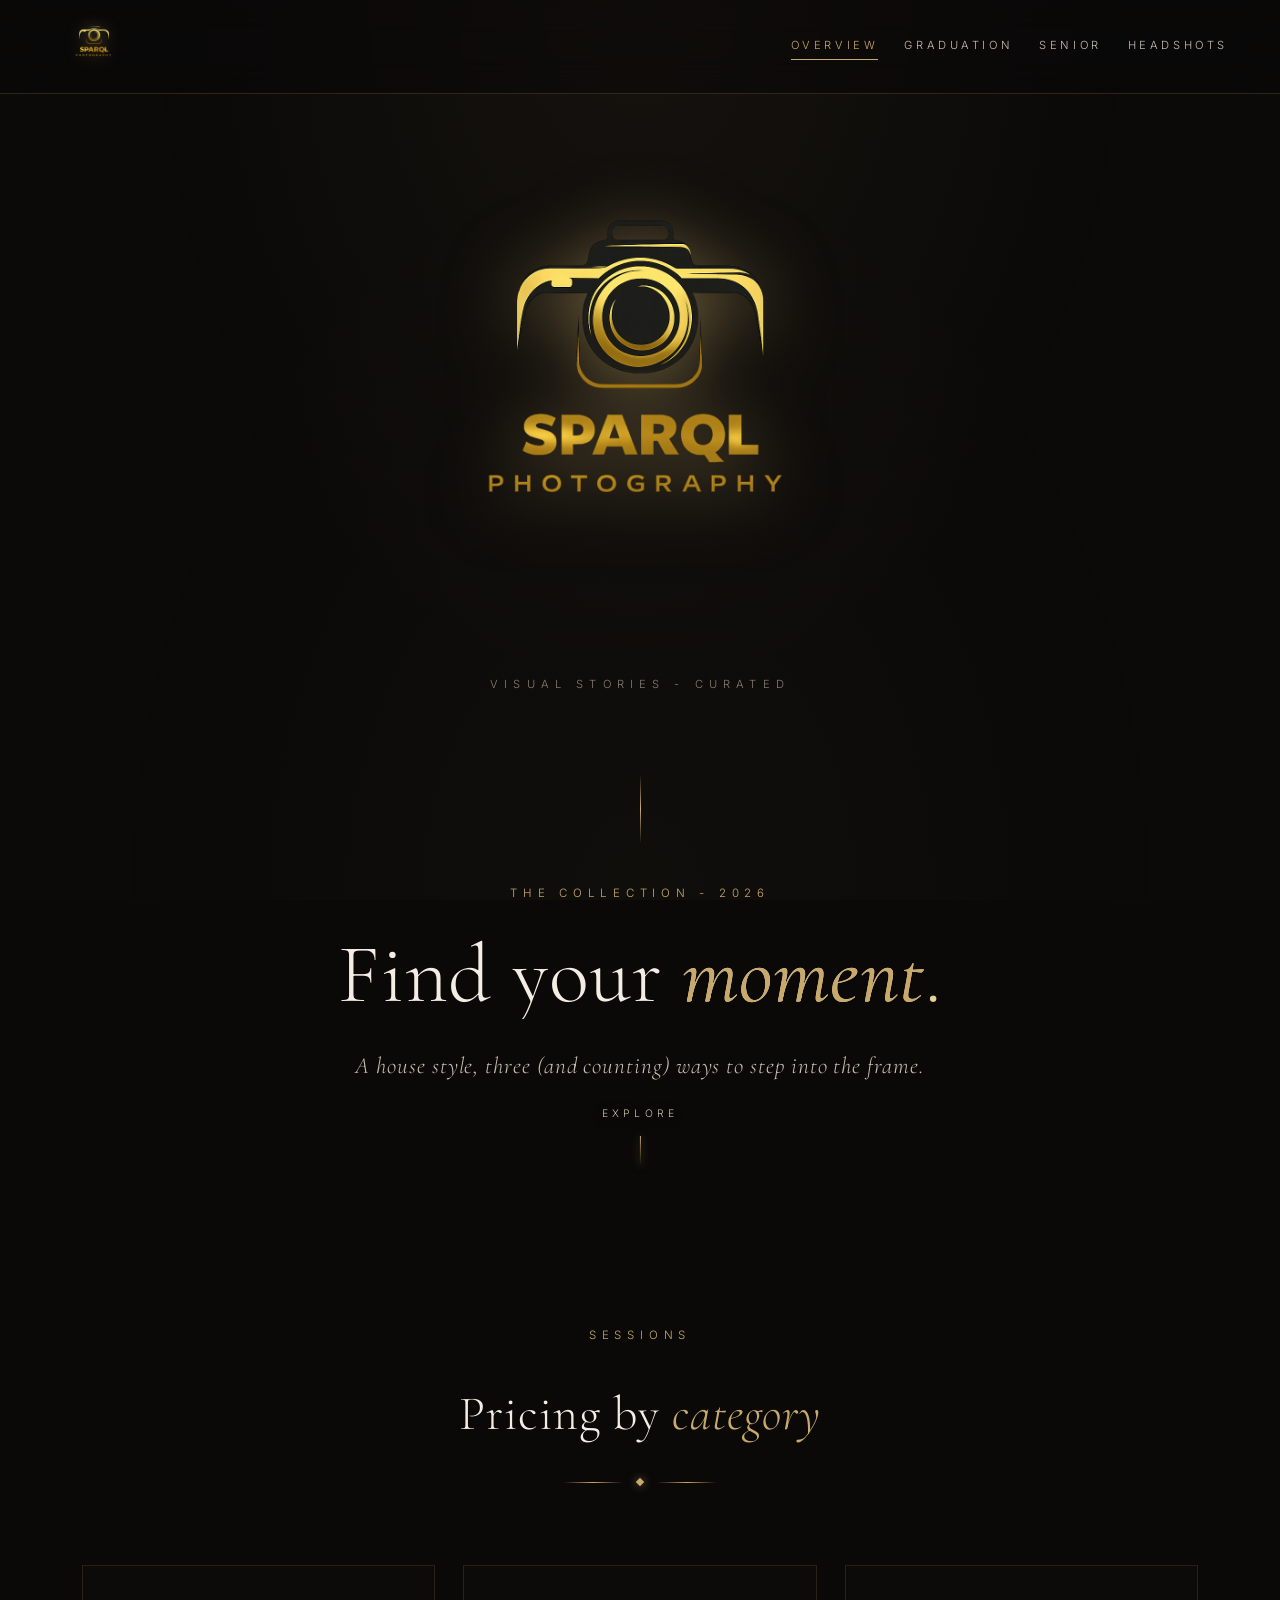
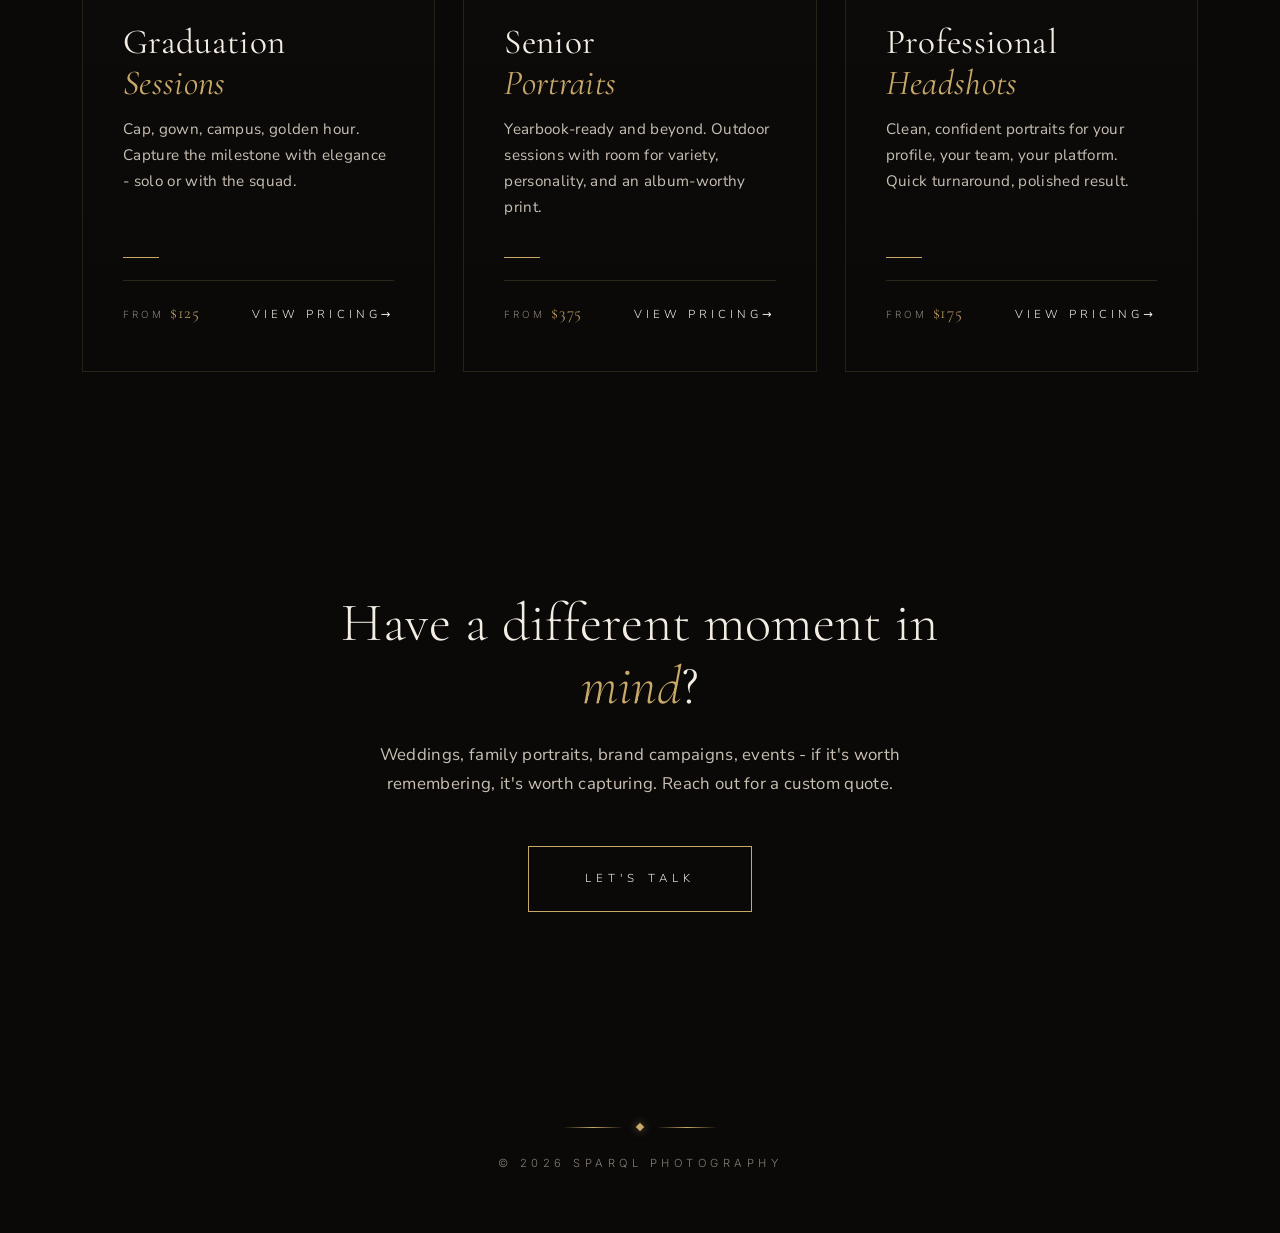
==== commit adad5762: "Enlarge nav logo (56px) and point brand link to sparqlphotography.com" ====
--- a/index.html
+++ b/index.html
@@ -80,7 +80,7 @@
     transition: opacity 0.4s ease;
   }
   .top-nav-brand:hover { opacity: 0.85; }
-  .nav-logo { height: 40px; width: auto; filter: drop-shadow(0 2px 8px rgba(201,169,106,0.3)); transition: transform 0.3s ease; }
+  .nav-logo { height: 56px; width: auto; filter: drop-shadow(0 2px 8px rgba(201,169,106,0.3)); transition: transform 0.3s ease; }
   .nav-logo:hover { transform: scale(1.05); }
   .top-nav-brand .accent {
     color: var(--gold); font-style: italic;
@@ -494,7 +494,7 @@
   <!-- ============= TOP NAV ============= -->
   <nav class="top-nav" aria-label="Pricing categories">
     <div class="top-nav-inner">
-      <a href="index.html" class="top-nav-brand"><img src="Logo.png" alt="Sparql Photography" class="nav-logo" /></a>
+      <a href="https://www.sparqlphotography.com" class="top-nav-brand"><img src="Logo.png" alt="Sparql Photography" class="nav-logo" /></a>
       <div class="top-nav-links">
         <a href="index.html" class="active">Overview</a>
         <a href="graduation.html">Graduation</a>
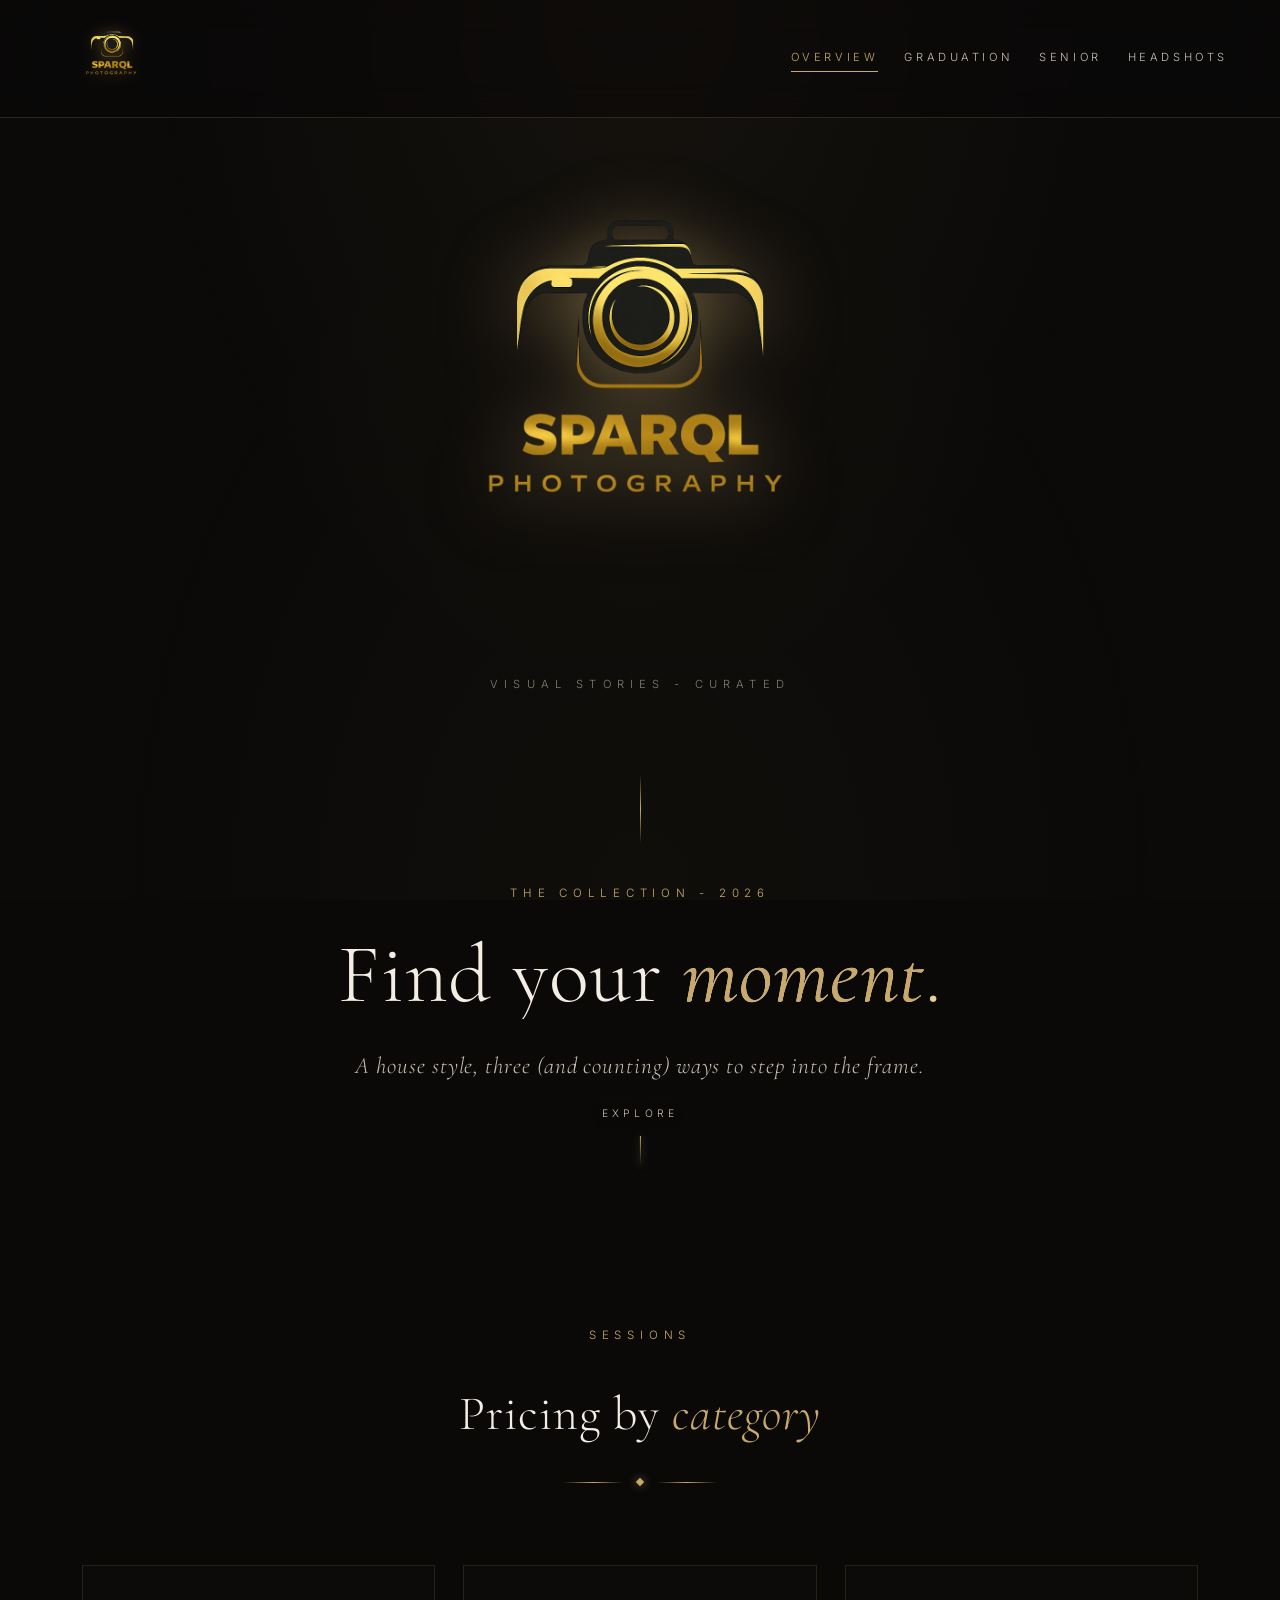
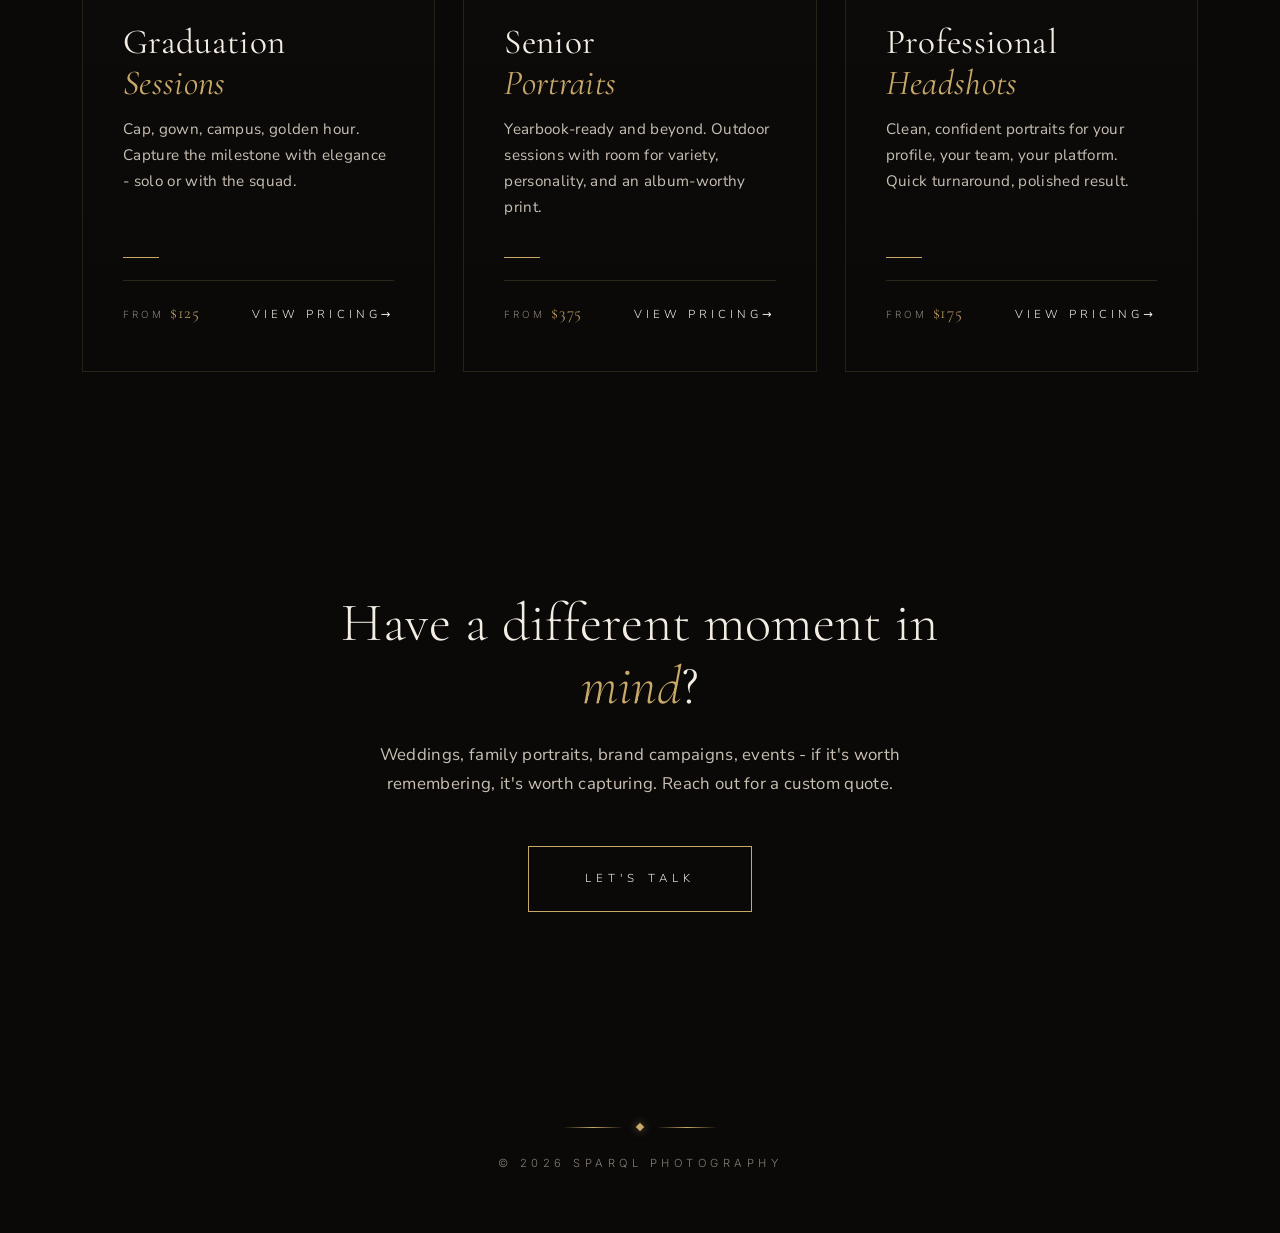
==== commit a54c6ddf: "Enlarge nav logo to 80px" ====
--- a/index.html
+++ b/index.html
@@ -80,7 +80,7 @@
     transition: opacity 0.4s ease;
   }
   .top-nav-brand:hover { opacity: 0.85; }
-  .nav-logo { height: 56px; width: auto; filter: drop-shadow(0 2px 8px rgba(201,169,106,0.3)); transition: transform 0.3s ease; }
+  .nav-logo { height: 80px; width: auto; filter: drop-shadow(0 2px 8px rgba(201,169,106,0.3)); transition: transform 0.3s ease; }
   .nav-logo:hover { transform: scale(1.05); }
   .top-nav-brand .accent {
     color: var(--gold); font-style: italic;
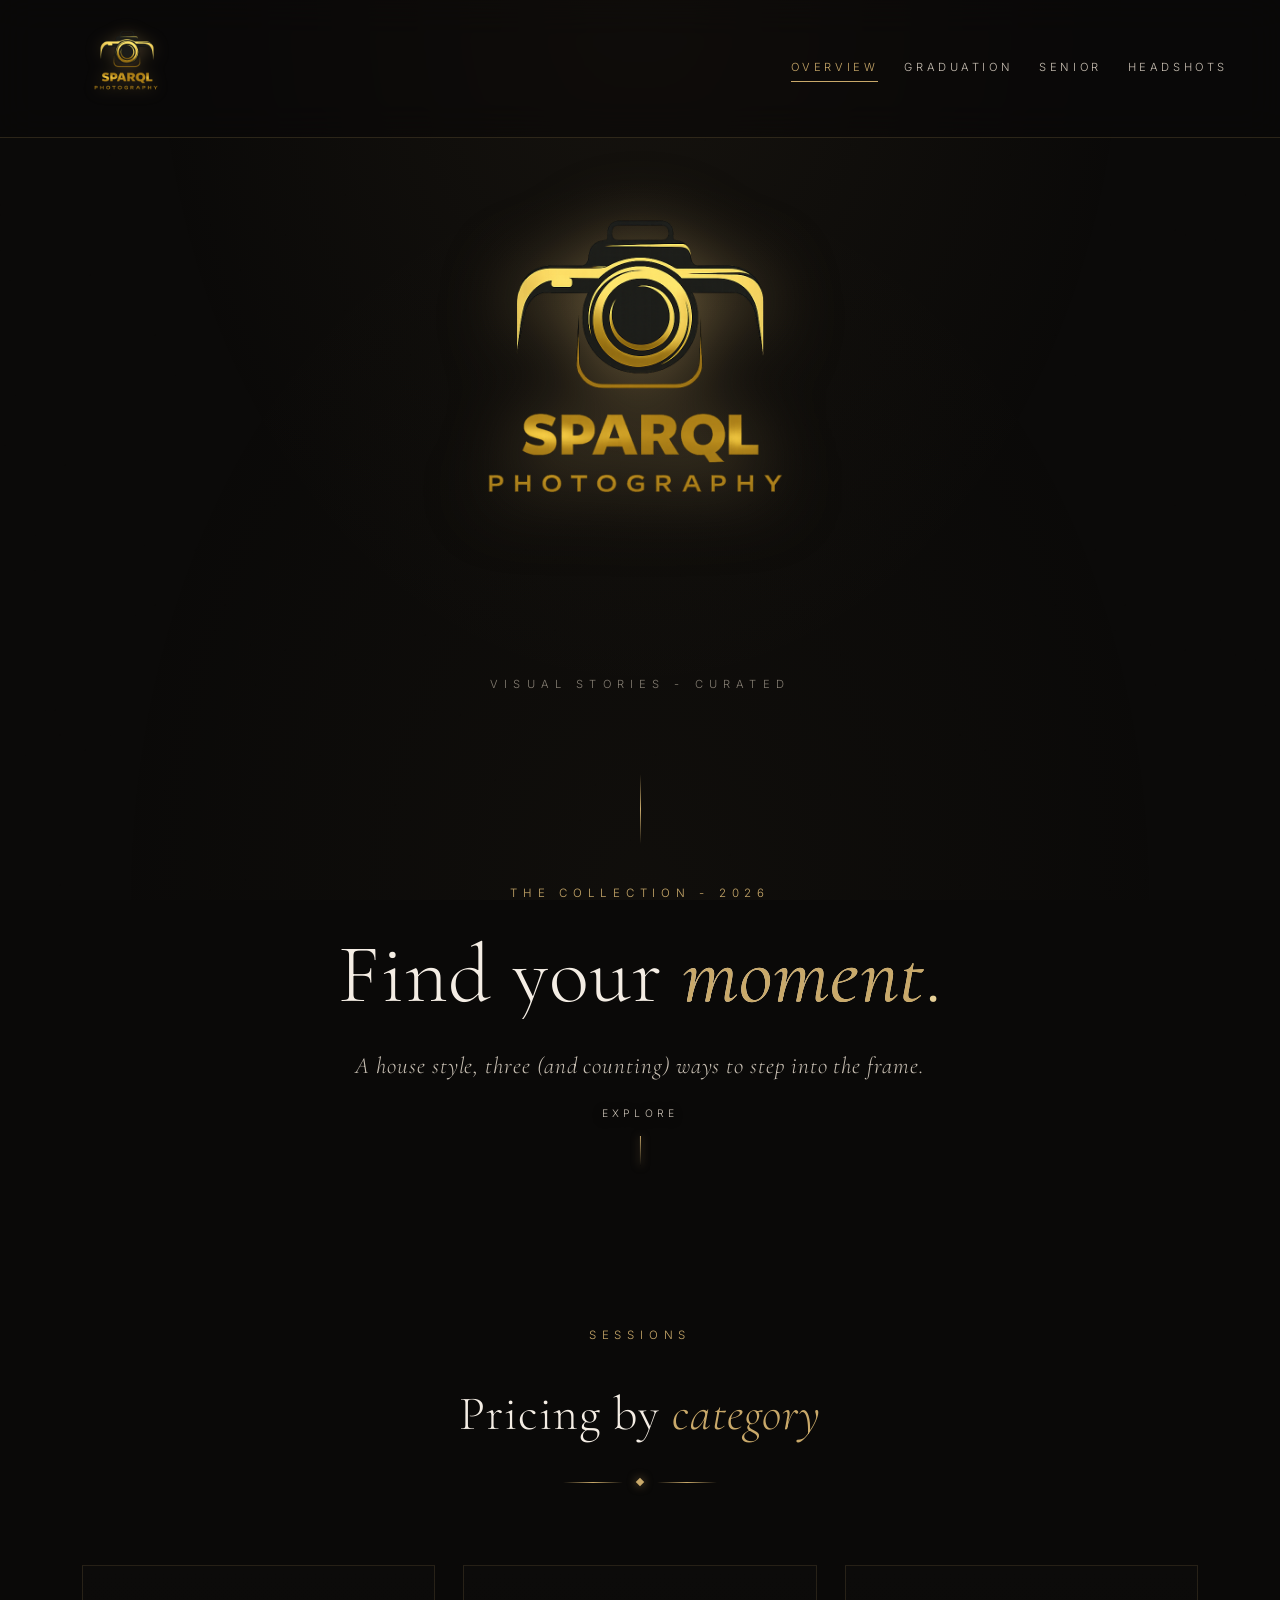
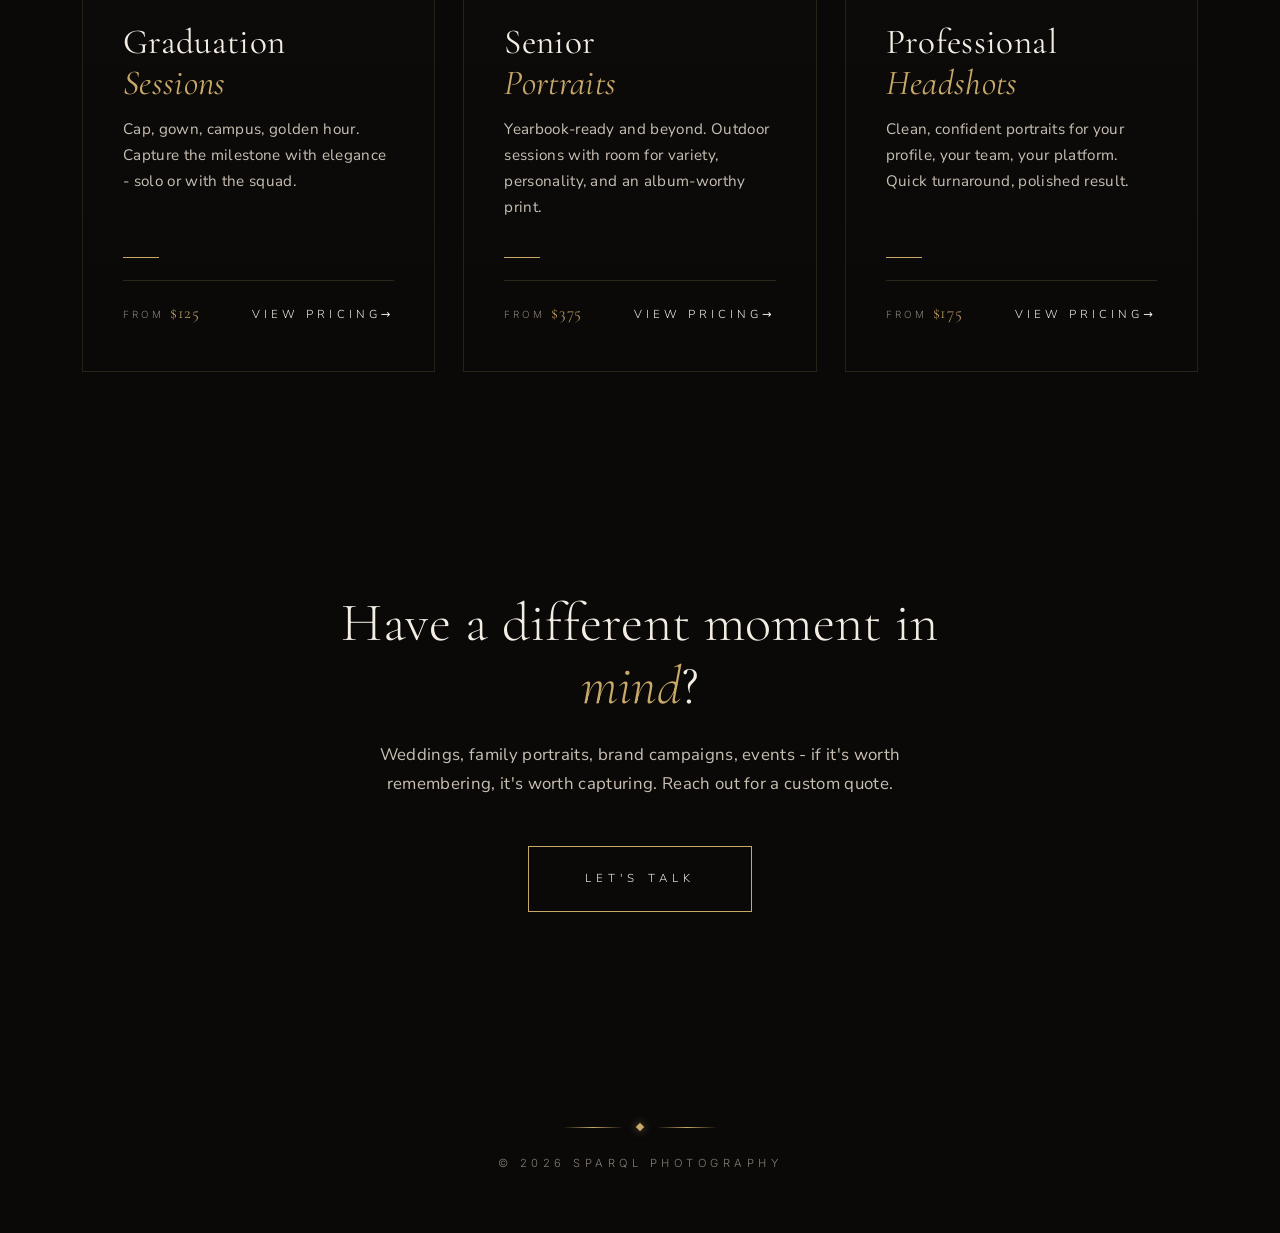
==== commit d5573f18: "Enlarge nav logo to 100px" ====
--- a/index.html
+++ b/index.html
@@ -80,7 +80,7 @@
     transition: opacity 0.4s ease;
   }
   .top-nav-brand:hover { opacity: 0.85; }
-  .nav-logo { height: 80px; width: auto; filter: drop-shadow(0 2px 8px rgba(201,169,106,0.3)); transition: transform 0.3s ease; }
+  .nav-logo { height: 100px; width: auto; filter: drop-shadow(0 2px 8px rgba(201,169,106,0.3)); transition: transform 0.3s ease; }
   .nav-logo:hover { transform: scale(1.05); }
   .top-nav-brand .accent {
     color: var(--gold); font-style: italic;
